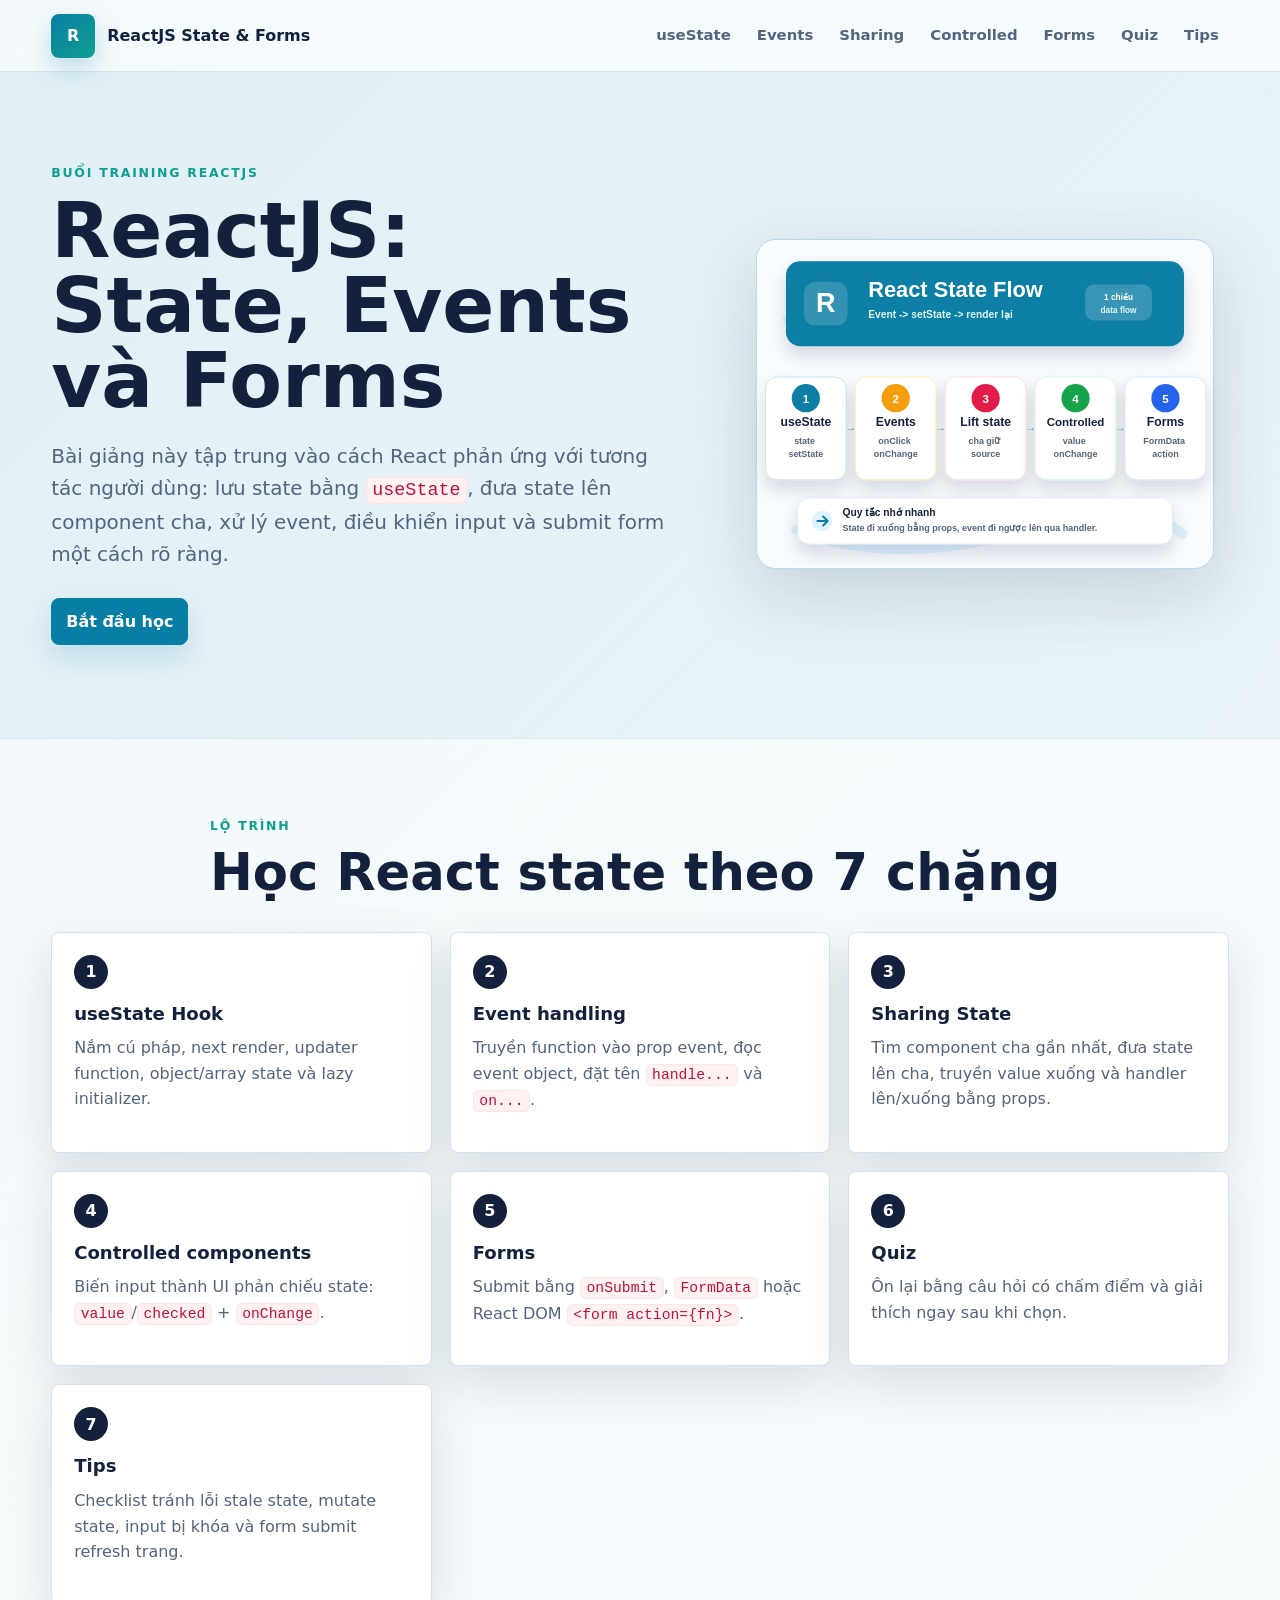
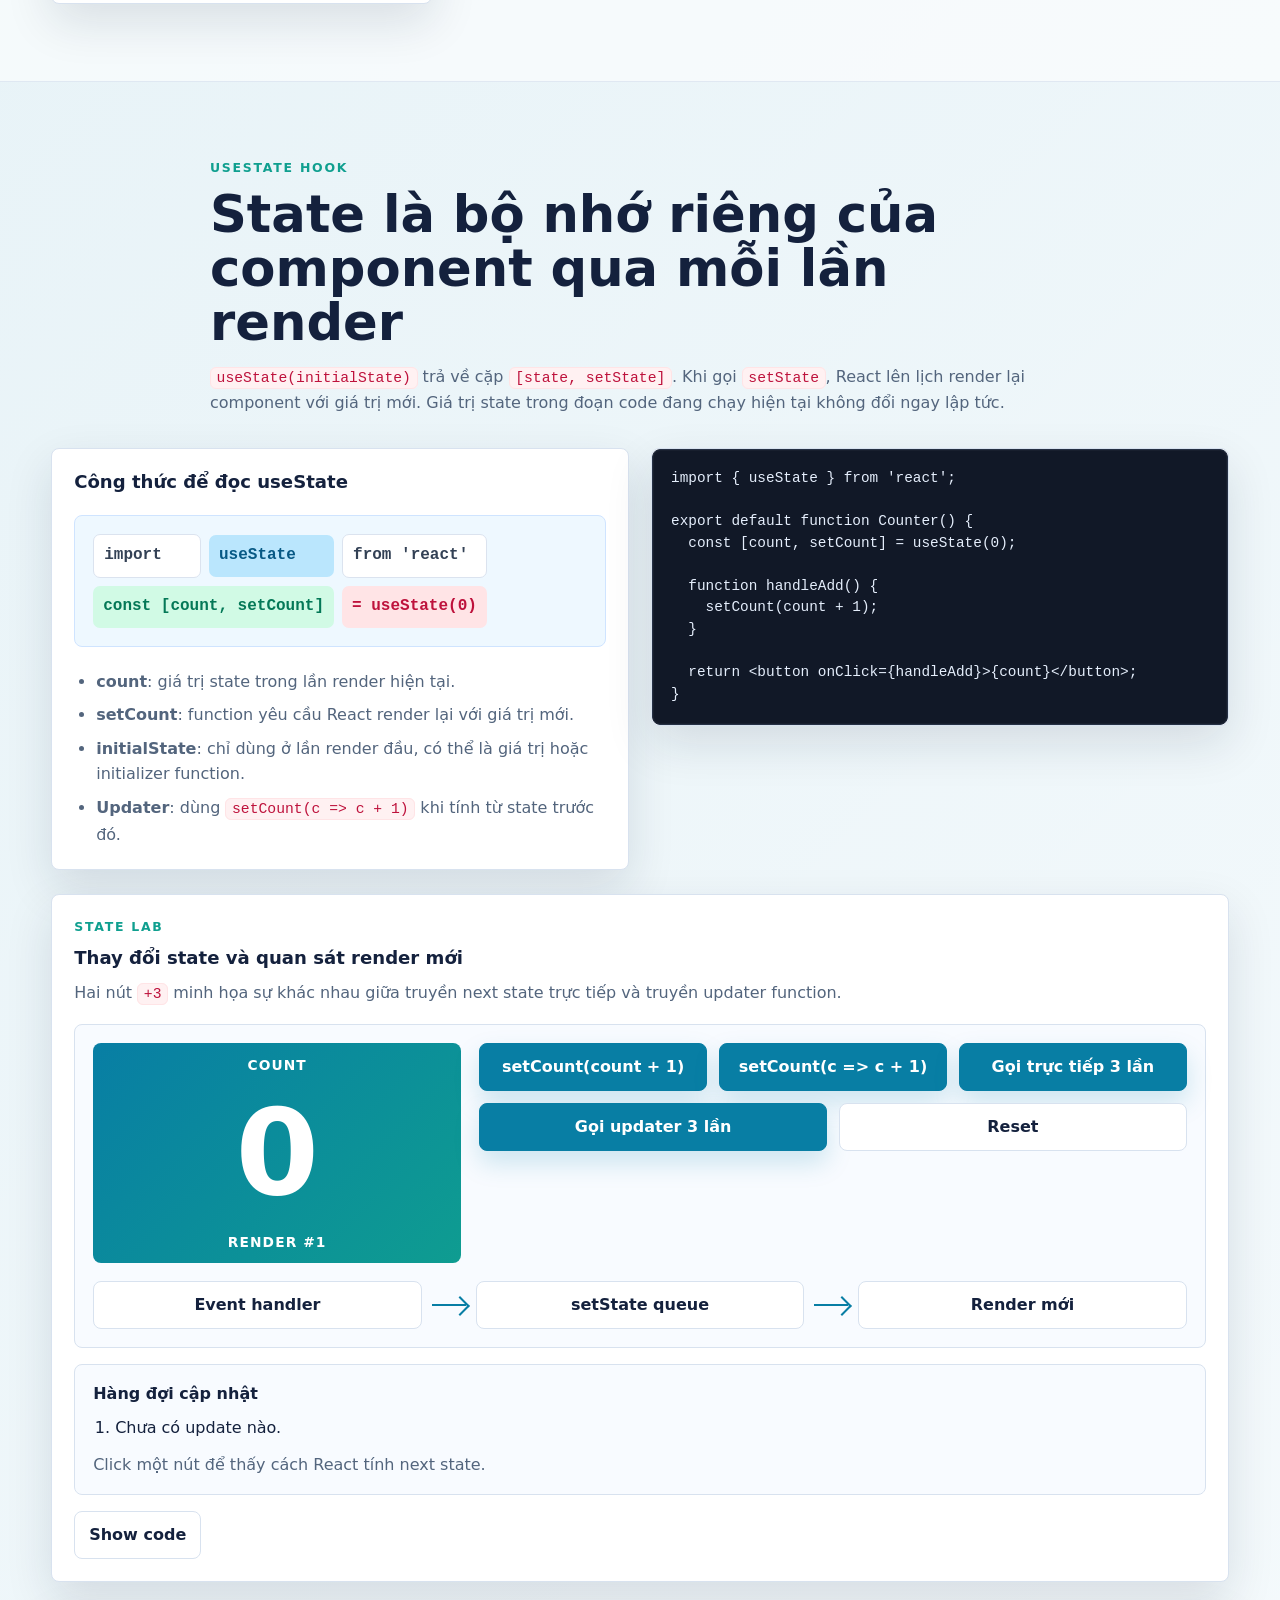
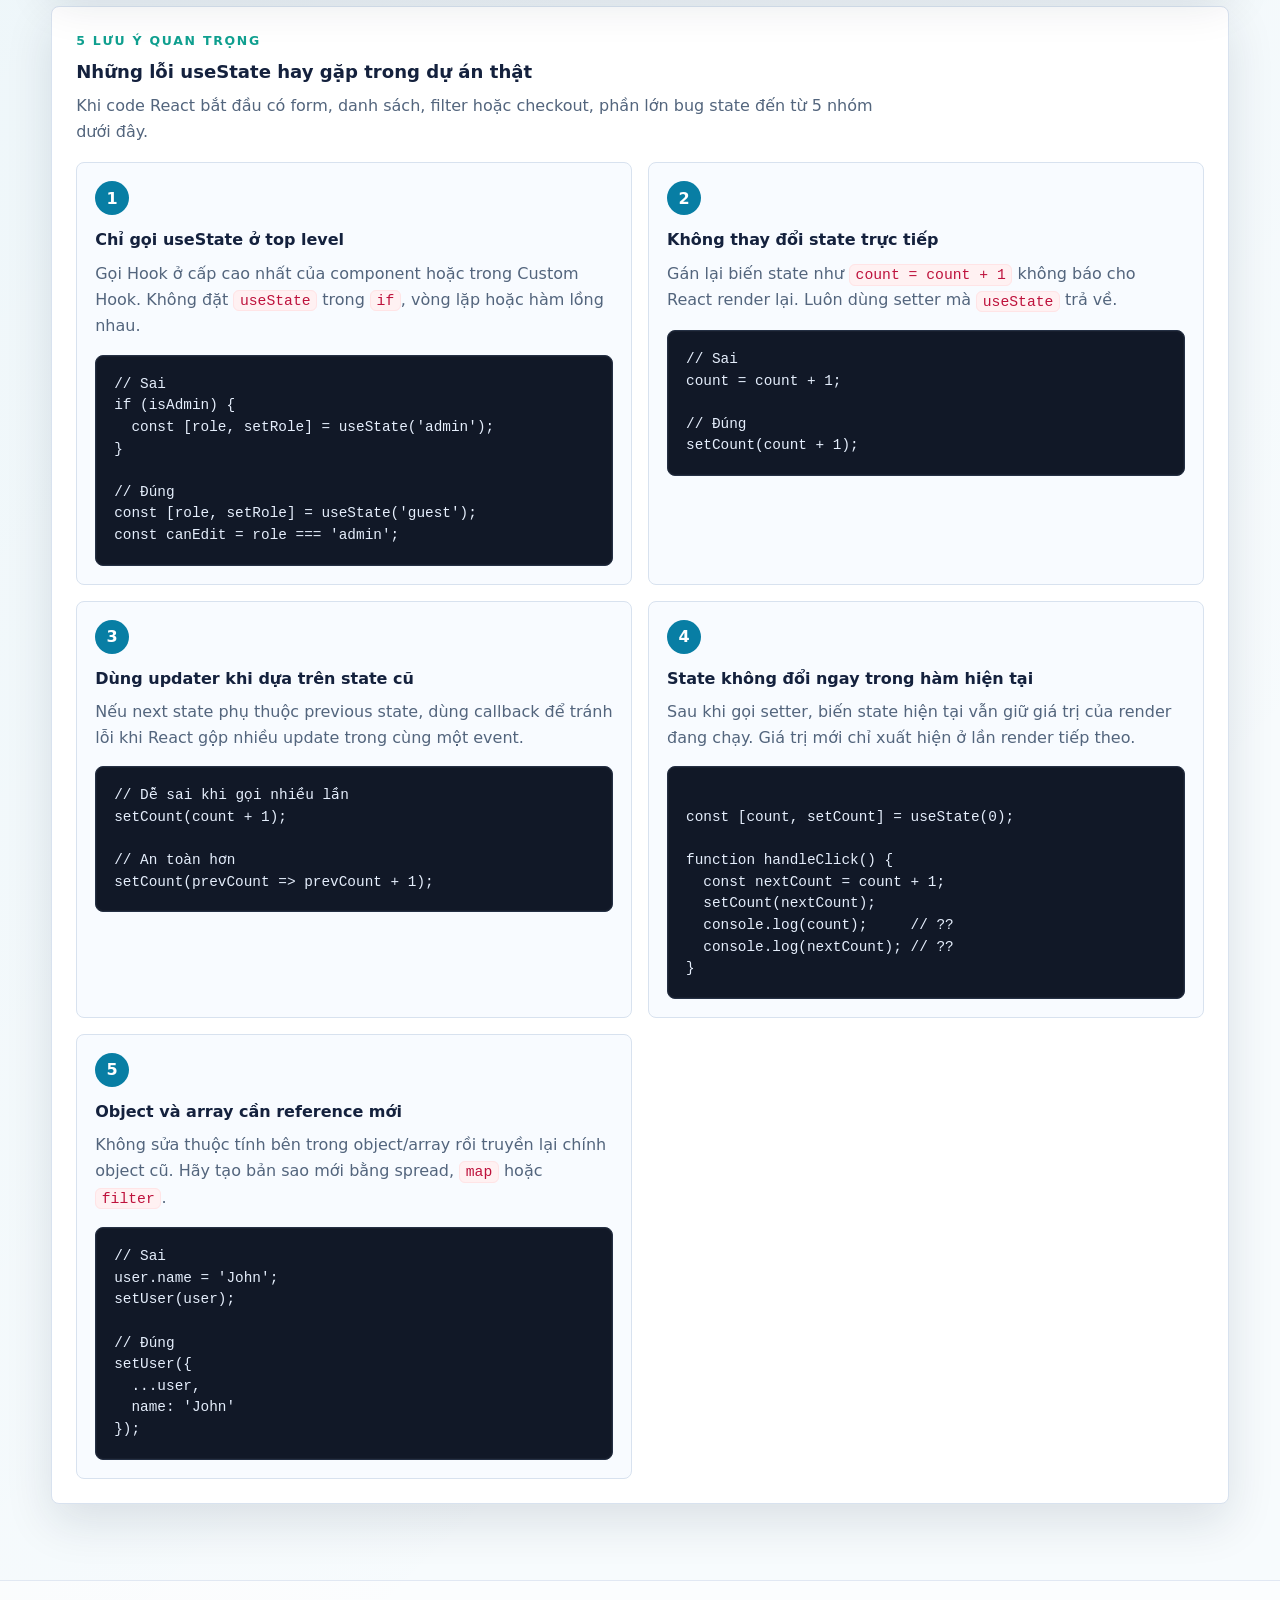
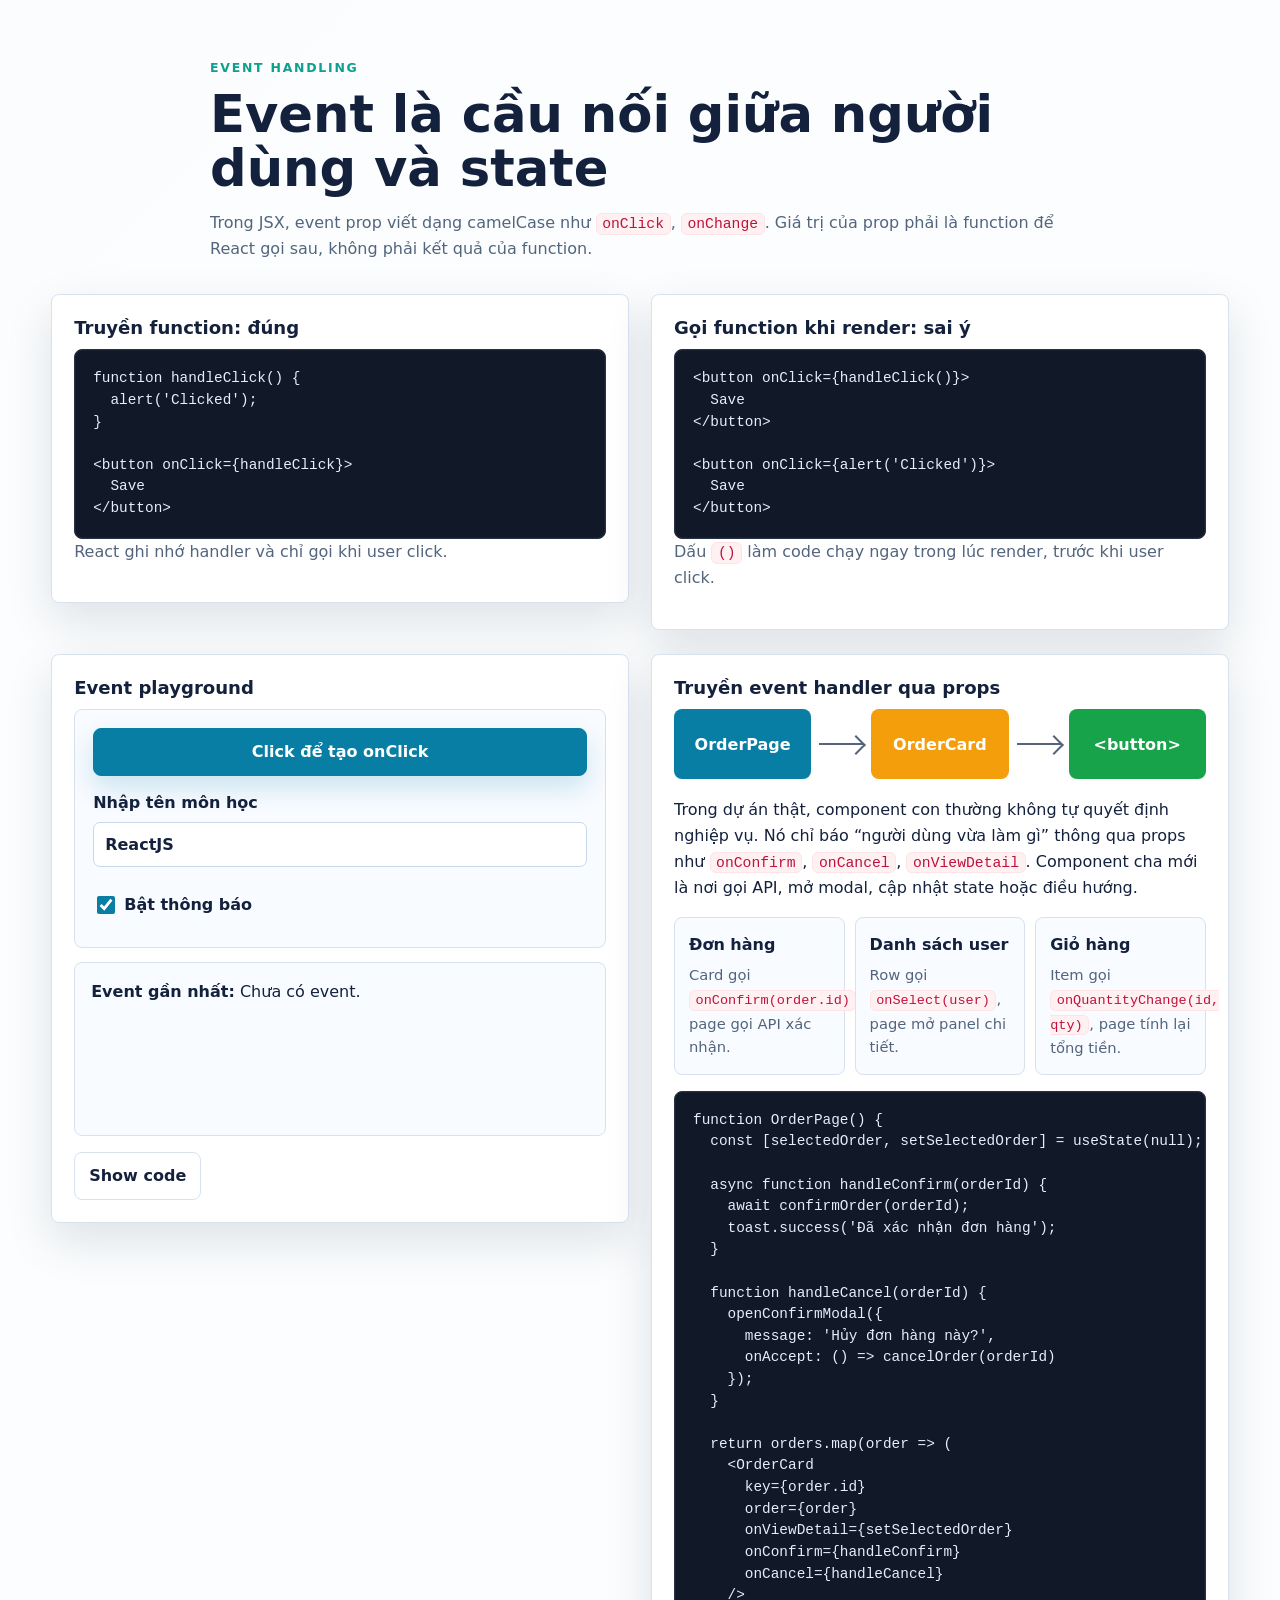
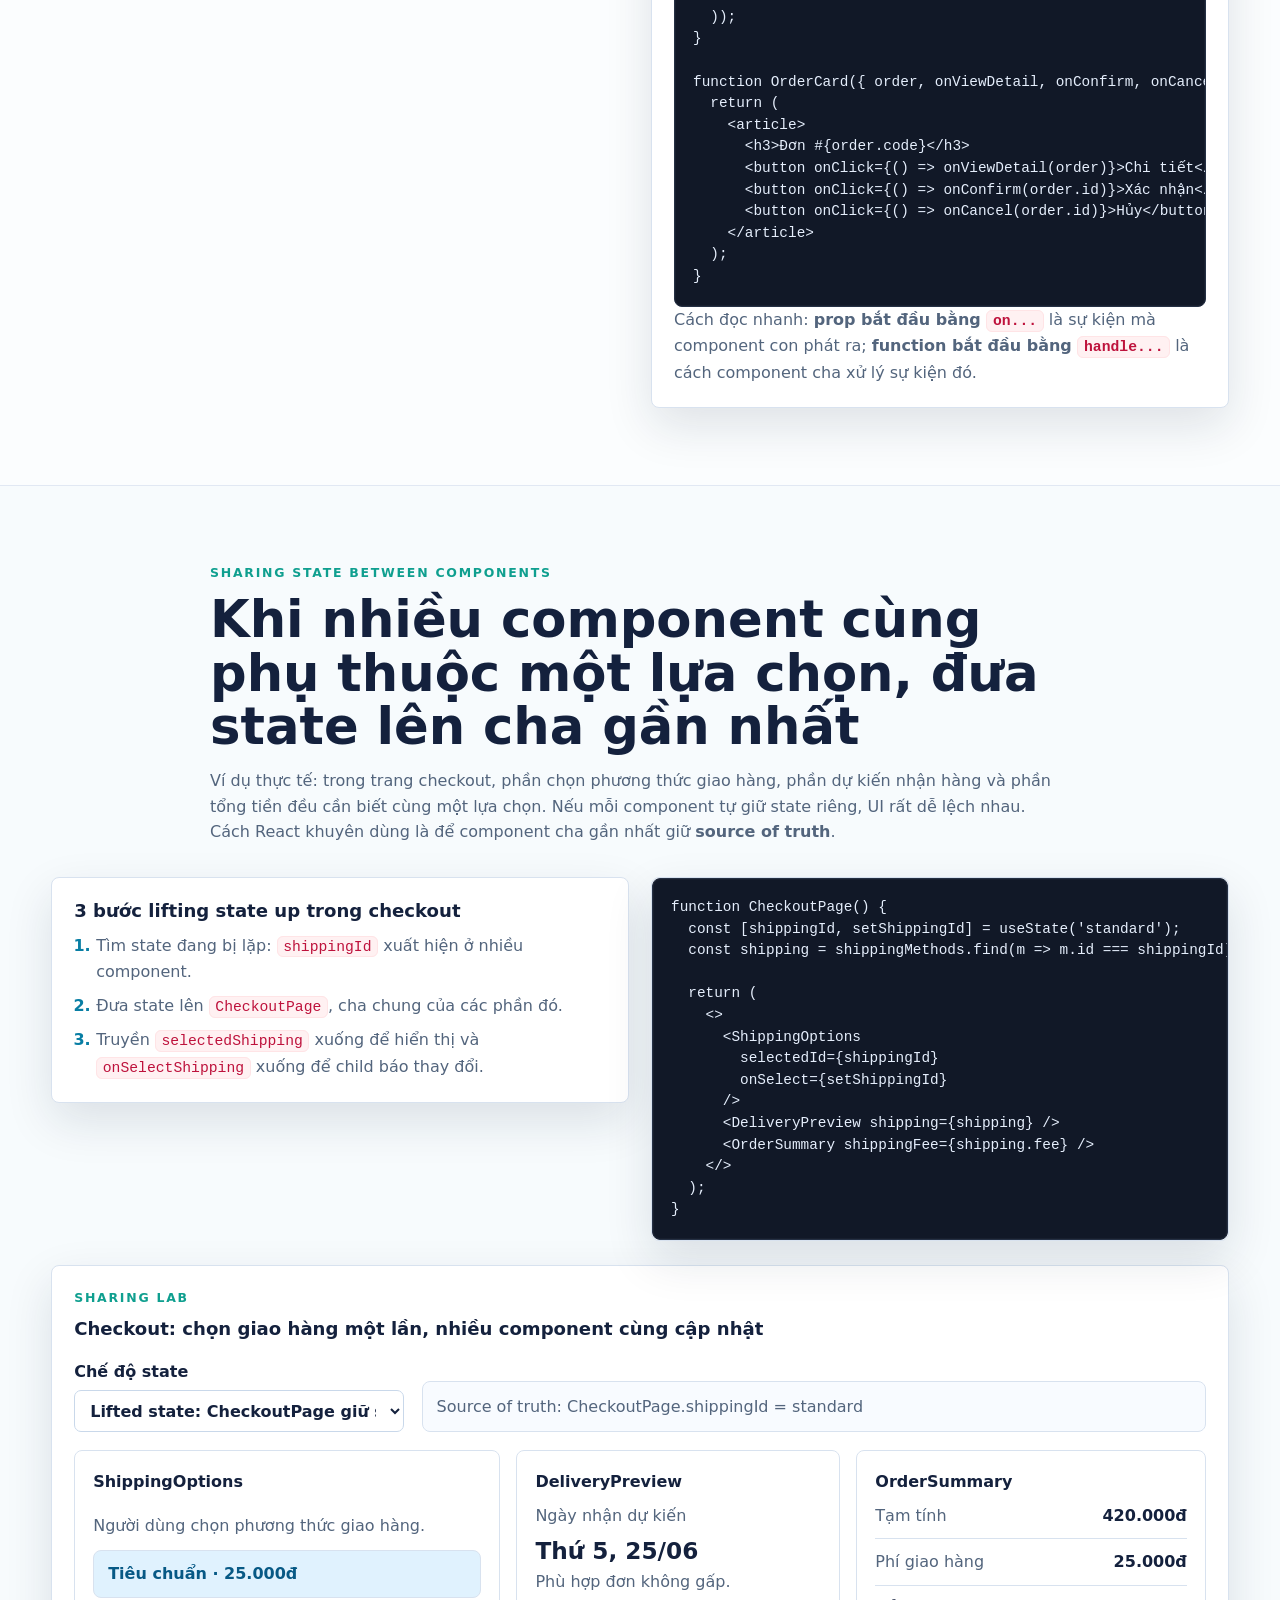
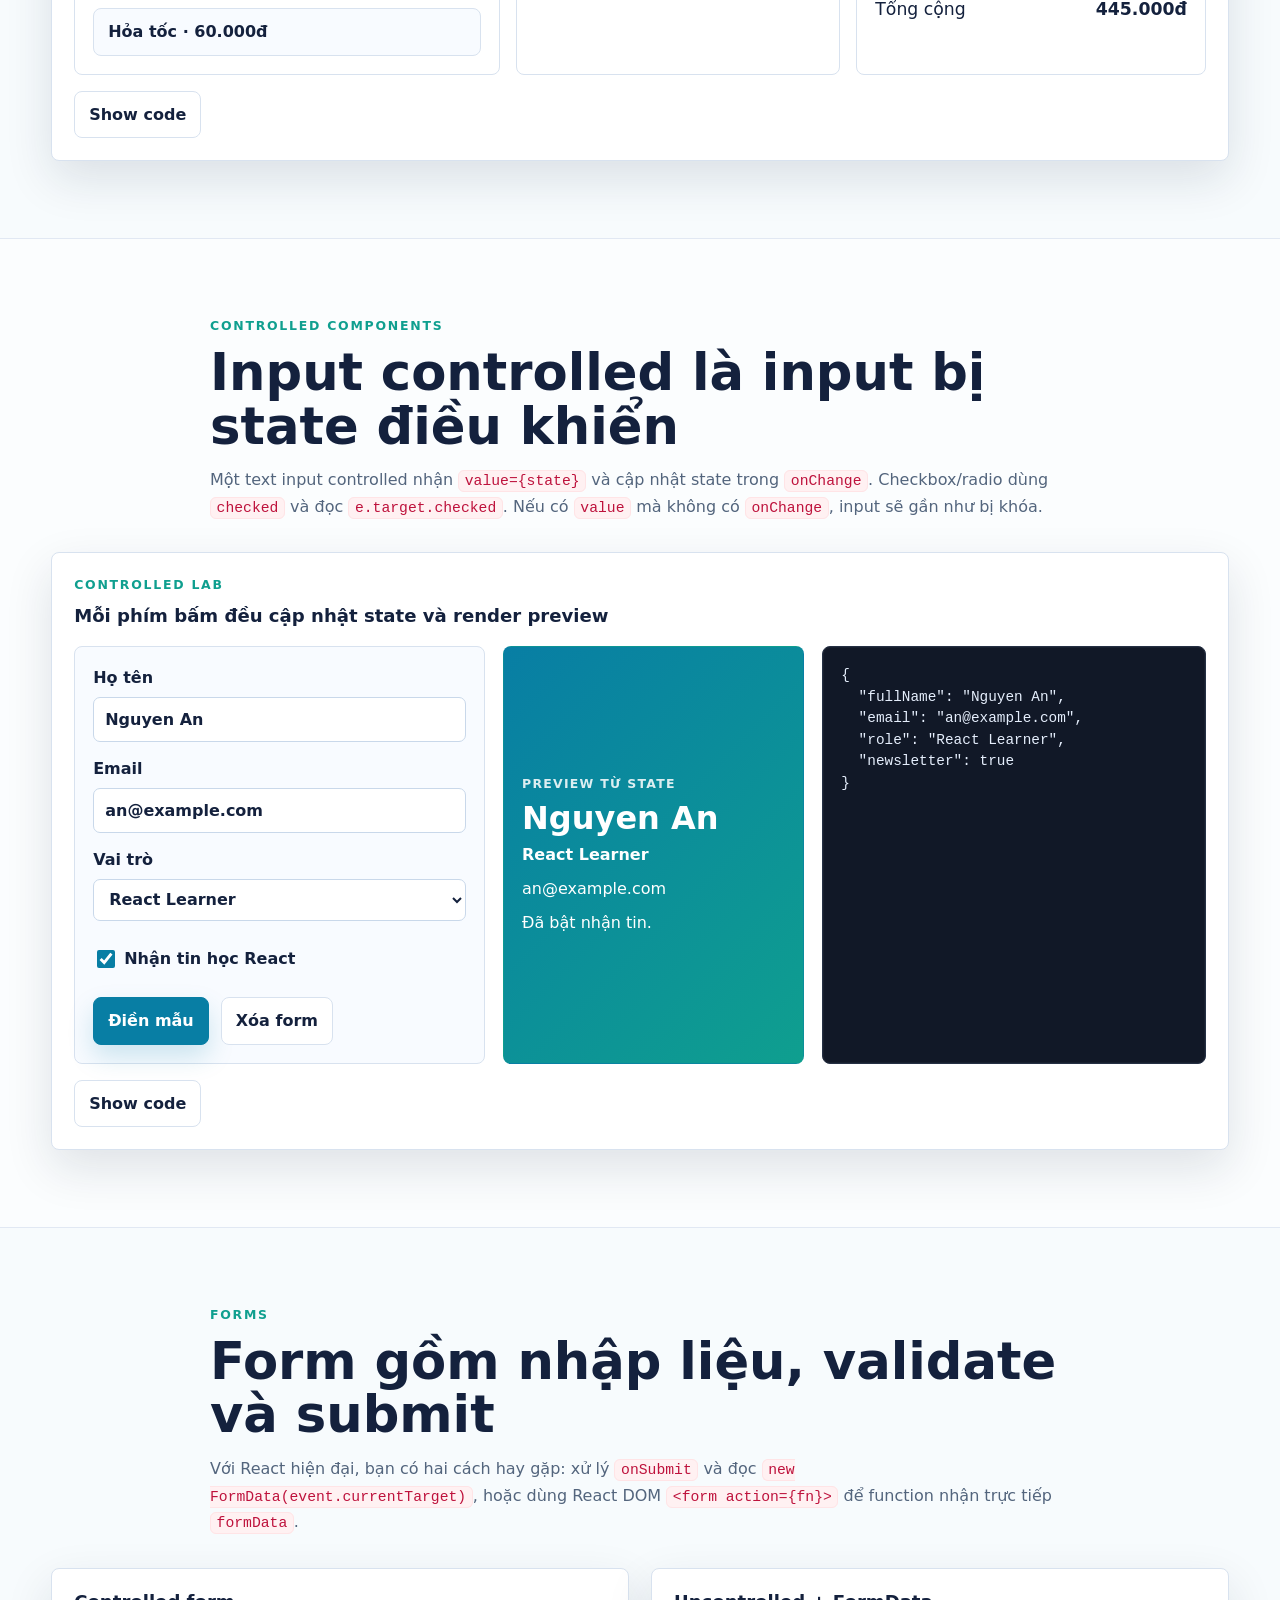
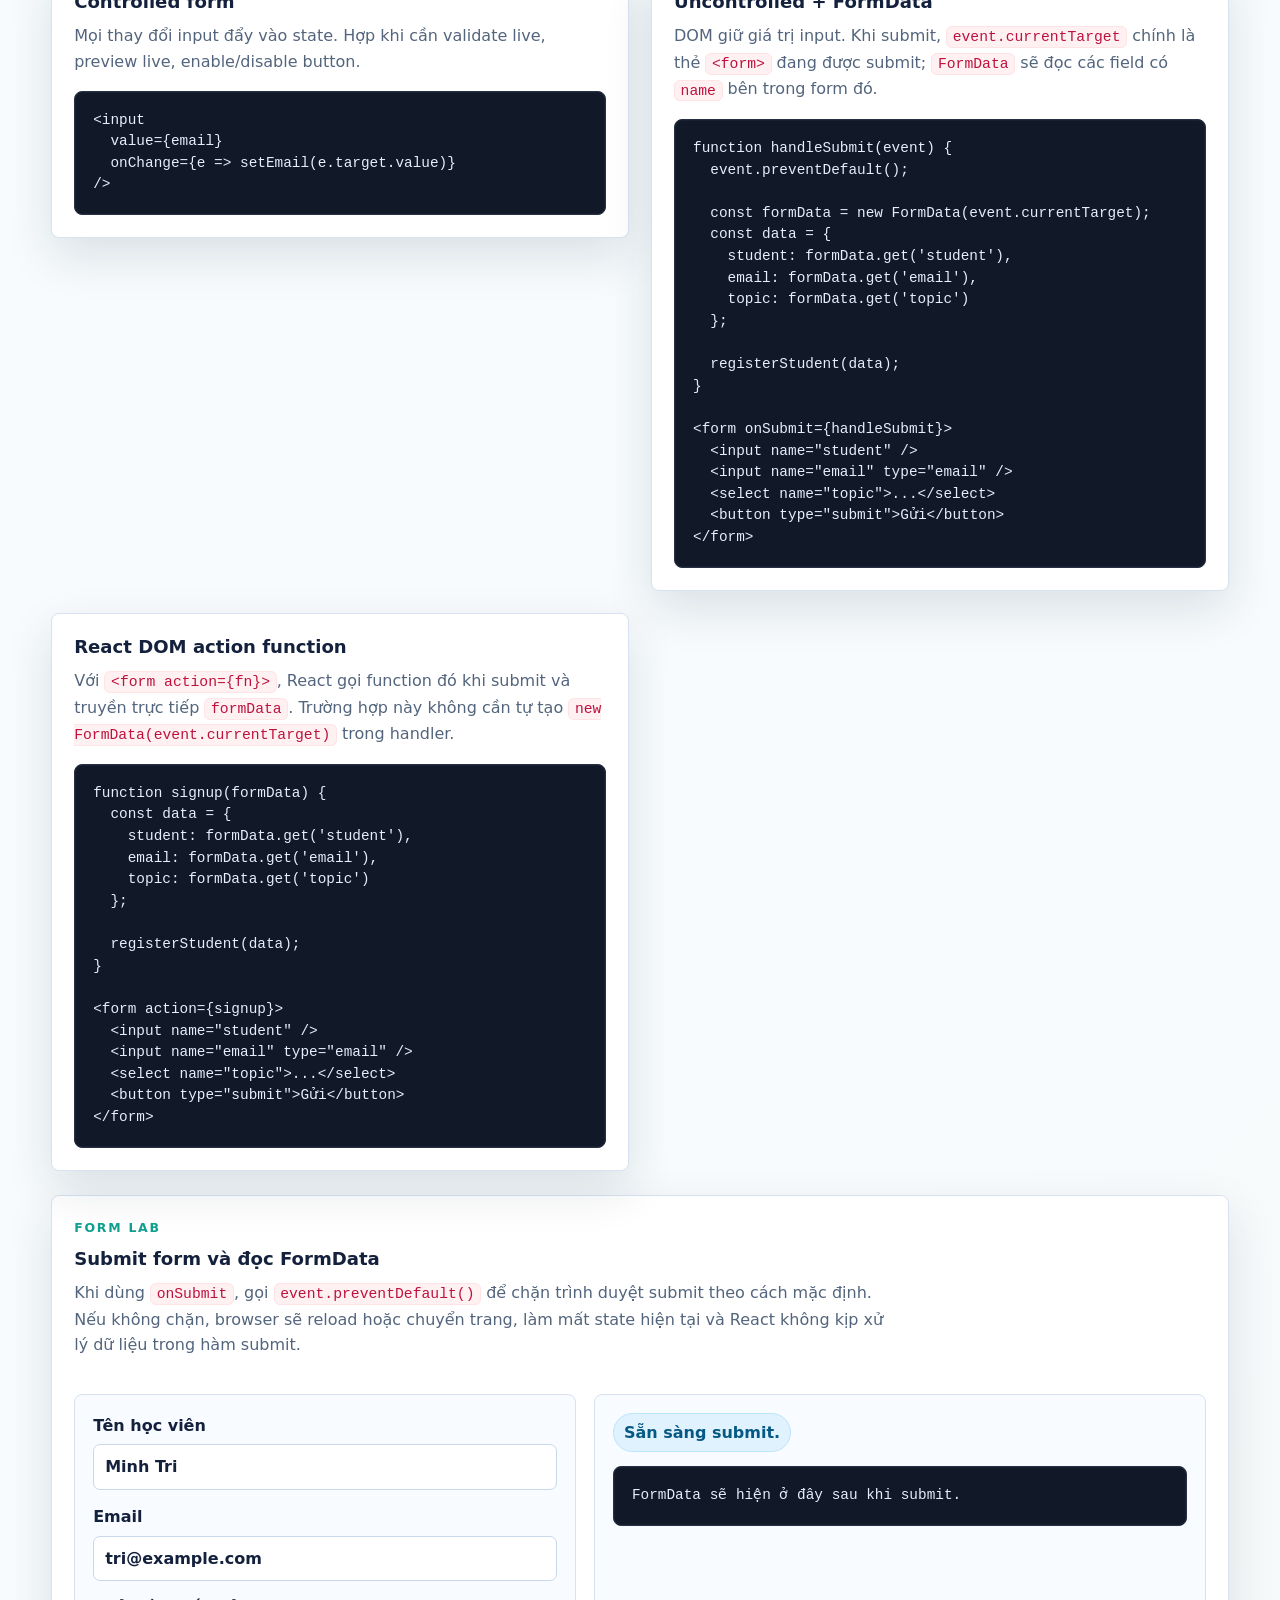
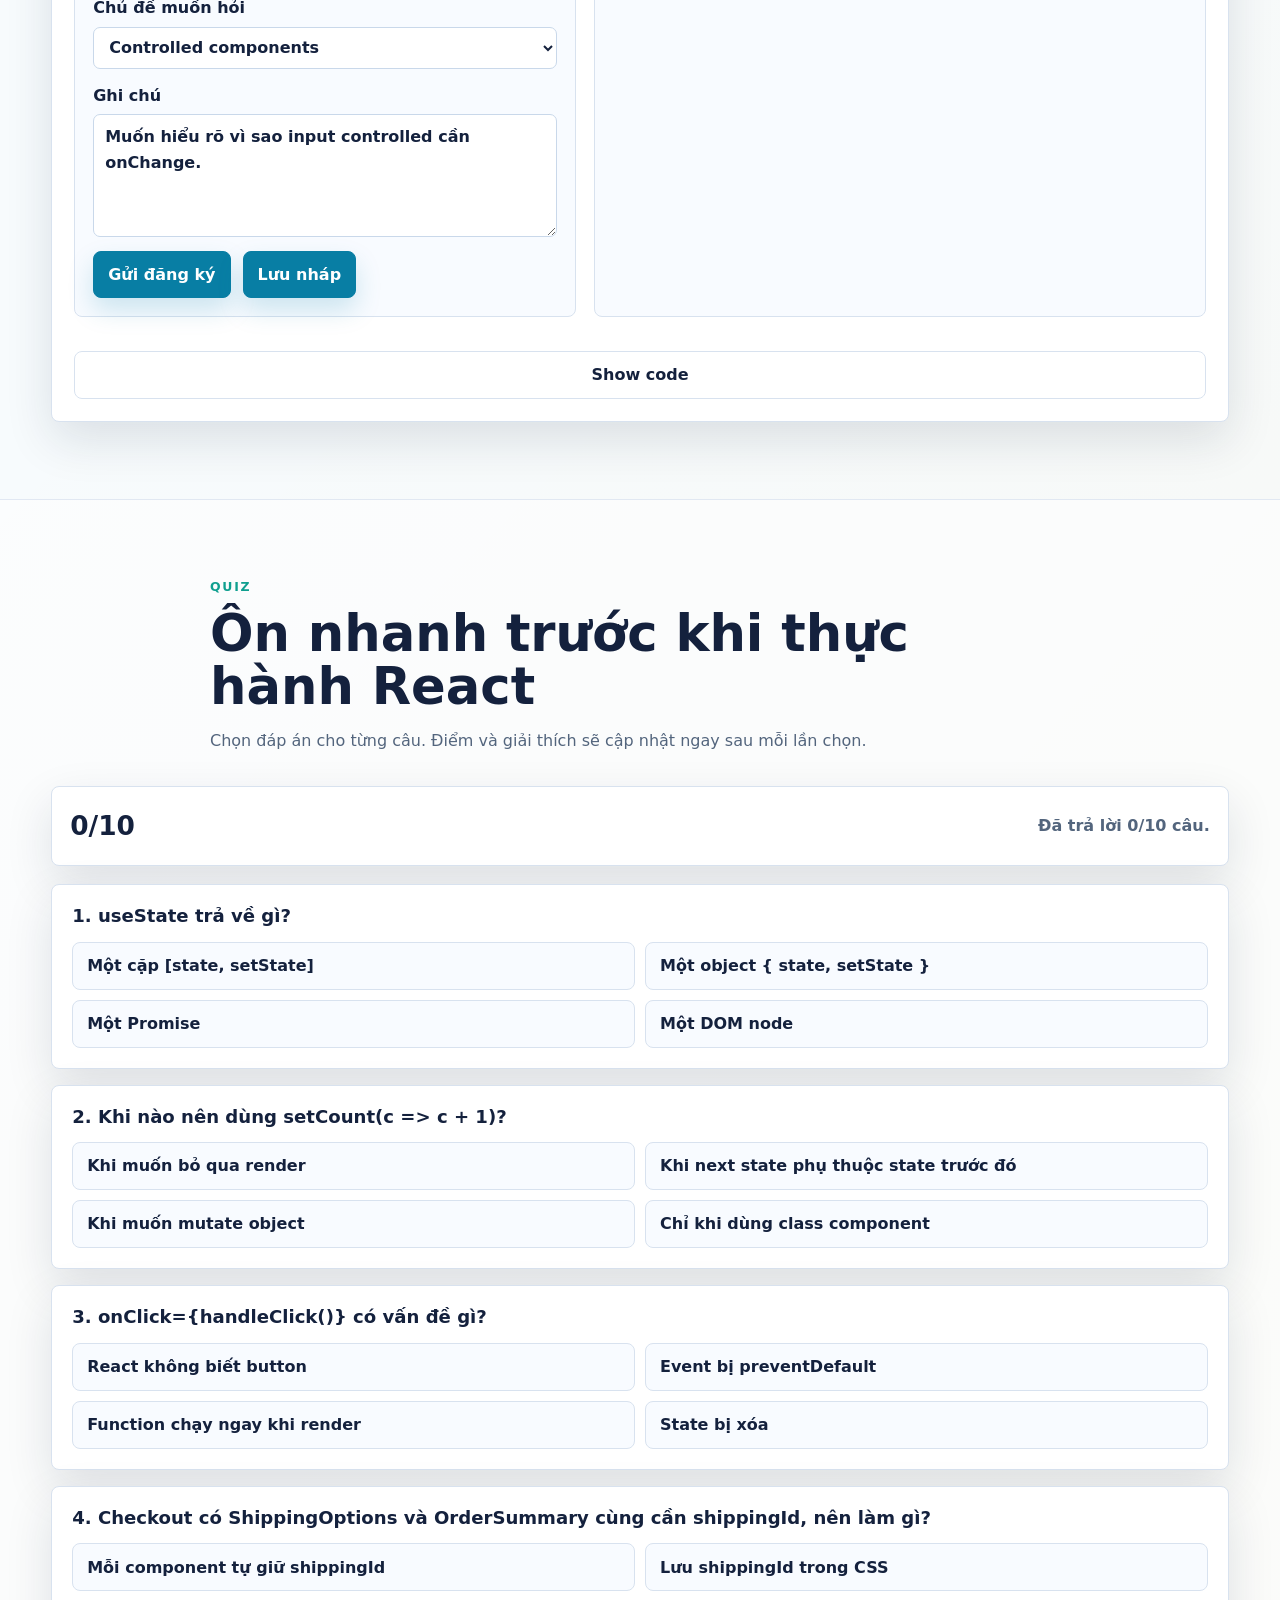
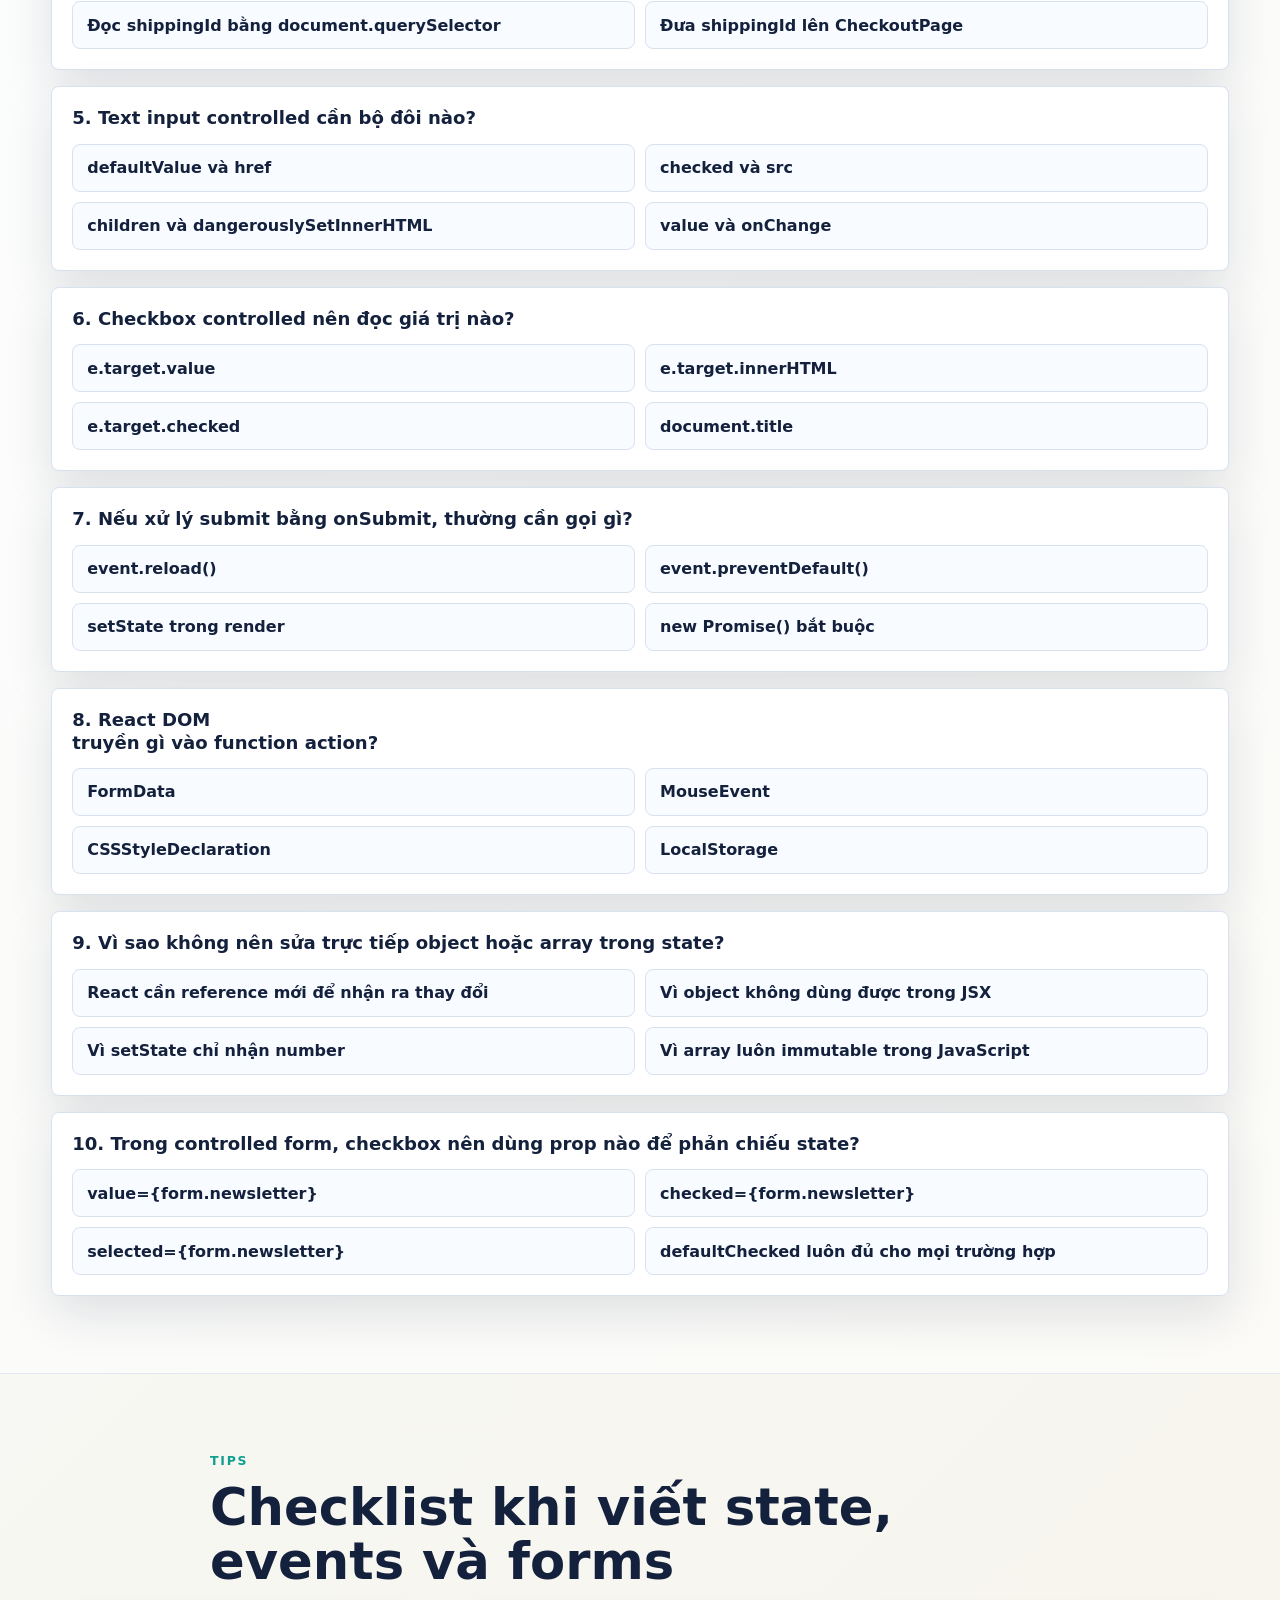
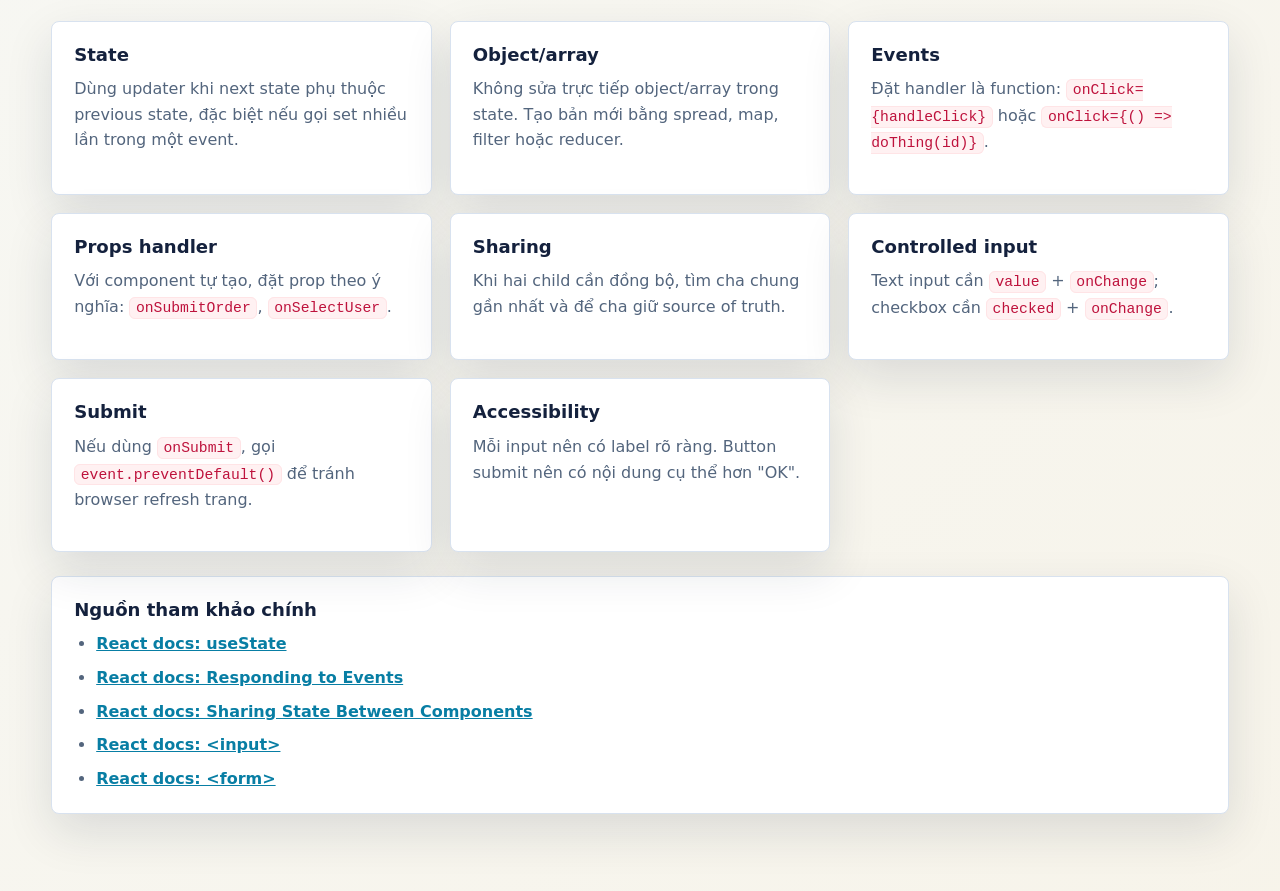
==== ReactJS/index.html @ 567d6c42 "Add ReactJS training module with state, events, and forms interactive demos" ====
<!doctype html>
<html lang="vi">

<head>
  <meta charset="utf-8">
  <meta name="viewport" content="width=device-width, initial-scale=1">
  <title>ReactJS State & Forms</title>
  <link rel="icon" href="data:,">
  <link rel="stylesheet" href="./styles.css">
  <script src="./assets/main.js" defer></script>
</head>

<body>
  <header class="topbar">
    <a class="brand" href="#intro" aria-label="Về đầu bài giảng">
      <span class="brand-mark">R</span>
      <span>ReactJS State &amp; Forms</span>
    </a>
    <nav class="topnav" aria-label="Điều hướng bài giảng">
      <a href="#state">useState</a>
      <a href="#events">Events</a>
      <a href="#sharing">Sharing</a>
      <a href="#controlled">Controlled</a>
      <a href="#forms">Forms</a>
      <a href="#quiz">Quiz</a>
      <a href="#tips">Tips</a>
    </nav>
  </header>

  <main>
    <section id="intro" class="hero section">
      <div class="hero-copy">
        <p class="eyebrow">Buổi training ReactJS</p>
        <h1>ReactJS: State, Events và Forms</h1>
        <p class="lead">
          Bài giảng này tập trung vào cách React phản ứng với tương tác người dùng:
          lưu state bằng <code>useState</code>, đưa state lên component cha, xử lý event,
          điều khiển input và submit form một cách rõ ràng.
        </p>
        <div class="hero-actions" aria-label="Lối vào nhanh">
          <a class="primary-action" href="#state">Bắt đầu học</a>
        </div>
      </div>
      <figure class="hero-visual">
        <img src="./assets/react-state-map.svg" alt="Sơ đồ React UI loop gồm useState, Events, Share state và Forms">
      </figure>
    </section>

    <section id="learning-path" class="section band">
      <div class="section-heading">
        <p class="eyebrow">Lộ trình</p>
        <h2>Học React state theo 7 chặng</h2>
      </div>
      <div class="path-grid">
        <article>
          <span>1</span>
          <h3>useState Hook</h3>
          <p>Nắm cú pháp, next render, updater function, object/array state và lazy initializer.</p>
        </article>
        <article>
          <span>2</span>
          <h3>Event handling</h3>
          <p>Truyền function vào prop event, đọc event object, đặt tên <code>handle...</code> và <code>on...</code>.</p>
        </article>
        <article>
          <span>3</span>
          <h3>Sharing State</h3>
          <p>Tìm component cha gần nhất, đưa state lên cha, truyền value xuống và handler lên/xuống bằng props.</p>
        </article>
        <article>
          <span>4</span>
          <h3>Controlled components</h3>
          <p>Biến input thành UI phản chiếu state: <code>value</code>/<code>checked</code> + <code>onChange</code>.</p>
        </article>
        <article>
          <span>5</span>
          <h3>Forms</h3>
          <p>Submit bằng <code>onSubmit</code>, <code>FormData</code> hoặc React DOM
            <code>&lt;form action={fn}&gt;</code>.</p>
        </article>
        <article>
          <span>6</span>
          <h3>Quiz</h3>
          <p>Ôn lại bằng câu hỏi có chấm điểm và giải thích ngay sau khi chọn.</p>
        </article>
        <article>
          <span>7</span>
          <h3>Tips</h3>
          <p>Checklist tránh lỗi stale state, mutate state, input bị khóa và form submit refresh trang.</p>
        </article>
      </div>
    </section>

    <section id="state" class="section">
      <div class="section-heading">
        <p class="eyebrow">useState Hook</p>
        <h2>State là bộ nhớ riêng của component qua mỗi lần render</h2>
        <p>
          <code>useState(initialState)</code> trả về cặp <code>[state, setState]</code>.
          Khi gọi <code>setState</code>, React lên lịch render lại component với giá trị mới.
          Giá trị state trong đoạn code đang chạy hiện tại không đổi ngay lập tức.
        </p>
      </div>

      <div class="two-column">
        <div class="concept-panel">
          <h3>Công thức để đọc useState</h3>
          <div class="state-syntax" aria-label="Cú pháp useState">
            <span class="token import-token">import</span>
            <span class="token hook-token">useState</span>
            <span class="token from-token">from 'react'</span>
            <span class="token state-token">const [count, setCount]</span>
            <span class="token init-token">= useState(0)</span>
          </div>
          <ul class="plain-list">
            <li><strong>count</strong>: giá trị state trong lần render hiện tại.</li>
            <li><strong>setCount</strong>: function yêu cầu React render lại với giá trị mới.</li>
            <li><strong>initialState</strong>: chỉ dùng ở lần render đầu, có thể là giá trị hoặc initializer function.
            </li>
            <li><strong>Updater</strong>: dùng <code>setCount(c =&gt; c + 1)</code> khi tính từ state trước đó.</li>
          </ul>
        </div>
        <div class="code-panel">
          <pre><code>import { useState } from 'react';

export default function Counter() {
  const [count, setCount] = useState(0);

  function handleAdd() {
    setCount(count + 1);
  }

  return &lt;button onClick={handleAdd}&gt;{count}&lt;/button&gt;;
}</code></pre>
        </div>
      </div>

      <div class="interactive-grid single-row">
        <article class="demo-panel state-lab" data-demo="stateCounter">
          <div class="lab-heading compact">
            <p class="eyebrow">State lab</p>
            <h3>Thay đổi state và quan sát render mới</h3>
            <p>
              Hai nút <code>+3</code> minh họa sự khác nhau giữa truyền next state trực tiếp
              và truyền updater function.
            </p>
          </div>
          <div class="state-stage">
            <div class="counter-display">
              <span>count</span>
              <strong data-state-count>0</strong>
              <em>render #<b data-state-render>1</b></em>
            </div>
            <div class="state-actions" aria-label="Các hành động cập nhật state">
              <button type="button" data-state-action="directOne">setCount(count + 1)</button>
              <button type="button" data-state-action="updaterOne">setCount(c =&gt; c + 1)</button>
              <button type="button" data-state-action="directThree">Gọi trực tiếp 3 lần</button>
              <button type="button" data-state-action="updaterThree">Gọi updater 3 lần</button>
              <button class="ghost-button" type="button" data-state-action="reset">Reset</button>
            </div>
            <div class="render-flow" aria-label="Vòng đời cập nhật state">
              <span>Event handler</span>
              <i></i>
              <span>setState queue</span>
              <i></i>
              <span>Render mới</span>
            </div>
          </div>
          <div class="state-result">
            <h4>Hàng đợi cập nhật</h4>
            <ol data-state-queue>
              <li>Chưa có update nào.</li>
            </ol>
            <p data-state-note>Click một nút để thấy cách React tính next state.</p>
          </div>
          <button class="code-toggle" type="button" aria-expanded="false" aria-controls="code-state"
            data-code-toggle>Show code</button>
          <pre class="demo-code" id="code-state" hidden><code data-live-code></code></pre>
        </article>
      </div>

      <div class="state-principles">
        <div class="lab-heading compact">
          <p class="eyebrow">5 lưu ý quan trọng</p>
          <h3>Những lỗi useState hay gặp trong dự án thật</h3>
          <p>
            Khi code React bắt đầu có form, danh sách, filter hoặc checkout, phần lớn bug state
            đến từ 5 nhóm dưới đây.
          </p>
        </div>

        <div class="principle-grid">
          <article>
            <span class="principle-number">1</span>
            <h4>Chỉ gọi useState ở top level</h4>
            <p>
              Gọi Hook ở cấp cao nhất của component hoặc trong Custom Hook. Không đặt
              <code>useState</code> trong <code>if</code>, vòng lặp hoặc hàm lồng nhau.
            </p>
            <pre><code>// Sai
if (isAdmin) {
  const [role, setRole] = useState('admin');
}

// Đúng
const [role, setRole] = useState('guest');
const canEdit = role === 'admin';</code></pre>
          </article>

          <article>
            <span class="principle-number">2</span>
            <h4>Không thay đổi state trực tiếp</h4>
            <p>
              Gán lại biến state như <code>count = count + 1</code> không báo cho React render lại.
              Luôn dùng setter mà <code>useState</code> trả về.
            </p>
            <pre><code>// Sai
count = count + 1;

// Đúng
setCount(count + 1);</code></pre>
          </article>

          <article>
            <span class="principle-number">3</span>
            <h4>Dùng updater khi dựa trên state cũ</h4>
            <p>
              Nếu next state phụ thuộc previous state, dùng callback để tránh lỗi khi React
              gộp nhiều update trong cùng một event.
            </p>
            <pre><code>// Dễ sai khi gọi nhiều lần
setCount(count + 1);

// An toàn hơn
setCount(prevCount =&gt; prevCount + 1);</code></pre>
          </article>

          <article>
            <span class="principle-number">4</span>
            <h4>State không đổi ngay trong hàm hiện tại</h4>
            <p>
              Sau khi gọi setter, biến state hiện tại vẫn giữ giá trị của render đang chạy.
              Giá trị mới chỉ xuất hiện ở lần render tiếp theo.
            </p>
            <pre><code>
const [count, setCount] = useState(0);

function handleClick() {
  const nextCount = count + 1;
  setCount(nextCount);
  console.log(count);     // ??
  console.log(nextCount); // ??
}</code></pre>
          </article>

          <article>
            <span class="principle-number">5</span>
            <h4>Object và array cần reference mới</h4>
            <p>
              Không sửa thuộc tính bên trong object/array rồi truyền lại chính object cũ.
              Hãy tạo bản sao mới bằng spread, <code>map</code> hoặc <code>filter</code>.
            </p>
            <pre><code>// Sai
user.name = 'John';
setUser(user);

// Đúng
setUser({
  ...user,
  name: 'John'
});</code></pre>
          </article>
        </div>
      </div>

    </section>

    <section id="events" class="section band">
      <div class="section-heading">
        <p class="eyebrow">Event handling</p>
        <h2>Event là cầu nối giữa người dùng và state</h2>
        <p>
          Trong JSX, event prop viết dạng camelCase như <code>onClick</code>, <code>onChange</code>.
          Giá trị của prop phải là function để React gọi sau, không phải kết quả của function.
        </p>
      </div>

      <div class="comparison">
        <article>
          <h3>Truyền function: đúng</h3>
          <pre><code>function handleClick() {
  alert('Clicked');
}

&lt;button onClick={handleClick}&gt;
  Save
&lt;/button&gt;</code></pre>
          <p>React ghi nhớ handler và chỉ gọi khi user click.</p>
        </article>
        <article>
          <h3>Gọi function khi render: sai ý</h3>
          <pre><code>&lt;button onClick={handleClick()}&gt;
  Save
&lt;/button&gt;

&lt;button onClick={alert('Clicked')}&gt;
  Save
&lt;/button&gt;</code></pre>
          <p>Dấu <code>()</code> làm code chạy ngay trong lúc render, trước khi user click.</p>
        </article>
      </div>

      <div class="interactive-grid">
        <article class="demo-panel event-lab" data-demo="eventLab">
          <h3>Event playground</h3>
          <div class="event-stage">
            <button type="button" data-event-source="button">Click để tạo onClick</button>
            <label>Nhập tên môn học
              <input type="text" value="ReactJS" data-event-source="input">
            </label>
            <label class="check-control"><input type="checkbox" checked data-event-source="checkbox"> Bật thông
              báo</label>
          </div>
          <div class="event-readout">
            <p><strong>Event gần nhất:</strong> <span data-event-current>Chưa có event.</span></p>
            <ol data-event-log></ol>
          </div>
          <button class="code-toggle" type="button" aria-expanded="false" aria-controls="code-event"
            data-code-toggle>Show code</button>
          <pre class="demo-code" id="code-event" hidden><code data-live-code></code></pre>
        </article>

        <article class="demo-panel event-props-lab">
          <h3>Truyền event handler qua props</h3>
          <div class="prop-flow">
            <div class="node parent">OrderPage</div>
            <div class="edge"></div>
            <div class="node child">OrderCard</div>
            <div class="edge"></div>
            <div class="node dom">&lt;button&gt;</div>
          </div>
          <p>
            Trong dự án thật, component con thường không tự quyết định nghiệp vụ.
            Nó chỉ báo “người dùng vừa làm gì” thông qua props như
            <code>onConfirm</code>, <code>onCancel</code>, <code>onViewDetail</code>.
            Component cha mới là nơi gọi API, mở modal, cập nhật state hoặc điều hướng.
          </p>
          <div class="scenario-grid" aria-label="Các tình huống thực tế khi truyền handler qua props">
            <article>
              <strong>Đơn hàng</strong>
              <span>Card gọi <code>onConfirm(order.id)</code>, page gọi API xác nhận.</span>
            </article>
            <article>
              <strong>Danh sách user</strong>
              <span>Row gọi <code>onSelect(user)</code>, page mở panel chi tiết.</span>
            </article>
            <article>
              <strong>Giỏ hàng</strong>
              <span>Item gọi <code>onQuantityChange(id, qty)</code>, page tính lại tổng tiền.</span>
            </article>
          </div>
          <pre><code>function OrderPage() {
  const [selectedOrder, setSelectedOrder] = useState(null);

  async function handleConfirm(orderId) {
    await confirmOrder(orderId);
    toast.success('Đã xác nhận đơn hàng');
  }

  function handleCancel(orderId) {
    openConfirmModal({
      message: 'Hủy đơn hàng này?',
      onAccept: () =&gt; cancelOrder(orderId)
    });
  }

  return orders.map(order =&gt; (
    &lt;OrderCard
      key={order.id}
      order={order}
      onViewDetail={setSelectedOrder}
      onConfirm={handleConfirm}
      onCancel={handleCancel}
    /&gt;
  ));
}

function OrderCard({ order, onViewDetail, onConfirm, onCancel }) {
  return (
    &lt;article&gt;
      &lt;h3&gt;Đơn #{order.code}&lt;/h3&gt;
      &lt;button onClick={() =&gt; onViewDetail(order)}&gt;Chi tiết&lt;/button&gt;
      &lt;button onClick={() =&gt; onConfirm(order.id)}&gt;Xác nhận&lt;/button&gt;
      &lt;button onClick={() =&gt; onCancel(order.id)}&gt;Hủy&lt;/button&gt;
    &lt;/article&gt;
  );
}</code></pre>
          <p>
            Cách đọc nhanh: <strong>prop bắt đầu bằng <code>on...</code></strong> là sự kiện mà component con phát ra;
            <strong>function bắt đầu bằng <code>handle...</code></strong> là cách component cha xử lý sự kiện đó.
          </p>
        </article>
      </div>
    </section>

    <section id="sharing" class="section">
      <div class="section-heading">
        <p class="eyebrow">Sharing State Between Components</p>
        <h2>Khi nhiều component cùng phụ thuộc một lựa chọn, đưa state lên cha gần nhất</h2>
        <p>
          Ví dụ thực tế: trong trang checkout, phần chọn phương thức giao hàng,
          phần dự kiến nhận hàng và phần tổng tiền đều cần biết cùng một lựa chọn.
          Nếu mỗi component tự giữ state riêng, UI rất dễ lệch nhau. Cách React khuyên dùng
          là để component cha gần nhất giữ <strong>source of truth</strong>.
        </p>
      </div>

      <div class="two-column">
        <div class="concept-panel">
          <h3>3 bước lifting state up trong checkout</h3>
          <ol class="steps-list">
            <li>Tìm state đang bị lặp: <code>shippingId</code> xuất hiện ở nhiều component.</li>
            <li>Đưa state lên <code>CheckoutPage</code>, cha chung của các phần đó.</li>
            <li>Truyền <code>selectedShipping</code> xuống để hiển thị và <code>onSelectShipping</code> xuống để child
              báo thay đổi.</li>
          </ol>
        </div>
        <div class="code-panel">
          <pre><code>function CheckoutPage() {
  const [shippingId, setShippingId] = useState('standard');
  const shipping = shippingMethods.find(m =&gt; m.id === shippingId);

  return (
    &lt;&gt;
      &lt;ShippingOptions
        selectedId={shippingId}
        onSelect={setShippingId}
      /&gt;
      &lt;DeliveryPreview shipping={shipping} /&gt;
      &lt;OrderSummary shippingFee={shipping.fee} /&gt;
    &lt;/&gt;
  );
}</code></pre>
        </div>
      </div>

      <article class="demo-panel sharing-lab" data-demo="sharingLab">
        <div class="lab-heading compact">
          <p class="eyebrow">Sharing lab</p>
          <h3>Checkout: chọn giao hàng một lần, nhiều component cùng cập nhật</h3>
        </div>
        <div class="sharing-controls">
          <label class="field-control">Chế độ state
            <select data-sharing-mode>
              <option value="shared" selected>Lifted state: CheckoutPage giữ shippingId</option>
              <option value="local">Local state: mỗi phần tự giữ lựa chọn</option>
            </select>
          </label>
          <p data-sharing-source>Source of truth: <strong>CheckoutPage.shippingId = standard</strong></p>
        </div>
        <div class="checkout-sim" data-checkout-sim>
          <section class="shipping-options-sim">
            <h4>ShippingOptions</h4>
            <p>Người dùng chọn phương thức giao hàng.</p>
            <button class="is-selected" type="button" data-shipping-id="standard">Tiêu chuẩn · 25.000đ</button>
            <button type="button" data-shipping-id="express">Hỏa tốc · 60.000đ</button>
          </section>
          <section class="delivery-preview-sim">
            <h4>DeliveryPreview</h4>
            <p>Ngày nhận dự kiến</p>
            <strong data-delivery-date>Thứ 5, 25/06</strong>
            <span data-delivery-note>Phù hợp đơn không gấp.</span>
          </section>
          <section class="order-summary-sim">
            <h4>OrderSummary</h4>
            <dl>
              <div>
                <dt>Tạm tính</dt>
                <dd>420.000đ</dd>
              </div>
              <div>
                <dt>Phí giao hàng</dt>
                <dd data-shipping-fee>25.000đ</dd>
              </div>
              <div class="summary-total">
                <dt>Tổng cộng</dt>
                <dd data-order-total>445.000đ</dd>
              </div>
            </dl>
          </section>
        </div>
        <button class="code-toggle" type="button" aria-expanded="false" aria-controls="code-sharing"
          data-code-toggle>Show code</button>
        <pre class="demo-code" id="code-sharing" hidden><code data-live-code></code></pre>
      </article>
    </section>

    <section id="controlled" class="section band">
      <div class="section-heading">
        <p class="eyebrow">Controlled components</p>
        <h2>Input controlled là input bị state điều khiển</h2>
        <p>
          Một text input controlled nhận <code>value={state}</code> và cập nhật state trong
          <code>onChange</code>. Checkbox/radio dùng <code>checked</code> và đọc
          <code>e.target.checked</code>. Nếu có <code>value</code> mà không có
          <code>onChange</code>, input sẽ gần như bị khóa.
        </p>
      </div>

      <div class="interactive-grid single-row">
        <article class="demo-panel controlled-lab" data-demo="controlledLab">
          <div class="lab-heading compact">
            <p class="eyebrow">Controlled lab</p>
            <h3>Mỗi phím bấm đều cập nhật state và render preview</h3>
          </div>
          <div class="controlled-grid">
            <form class="controlled-form" aria-label="Demo controlled form">
              <label>Họ tên
                <input type="text" data-control="fullName" value="Nguyen An">
              </label>
              <label>Email
                <input type="email" data-control="email" value="an@example.com">
              </label>
              <label>Vai trò
                <select data-control="role">
                  <option>Frontend Developer</option>
                  <option selected>React Learner</option>
                  <option>Team Lead</option>
                </select>
              </label>
              <label class="check-control"><input type="checkbox" data-control="newsletter" checked> Nhận tin học
                React</label>
              <div class="button-row">
                <button type="button" data-controlled-action="sample">Điền mẫu</button>
                <button class="ghost-button" type="button" data-controlled-action="reset">Xóa form</button>
              </div>
            </form>
            <div class="profile-preview">
              <span>Preview từ state</span>
              <strong data-preview-name>Nguyen An</strong>
              <em data-preview-role>React Learner</em>
              <p data-preview-email>an@example.com</p>
              <p data-preview-newsletter>Đã bật nhận tin.</p>
            </div>
            <pre class="json-preview"><code data-controlled-json>{}</code></pre>
          </div>
          <button class="code-toggle" type="button" aria-expanded="false" aria-controls="code-controlled"
            data-code-toggle>Show code</button>
          <pre class="demo-code" id="code-controlled" hidden><code data-live-code></code></pre>
        </article>
      </div>
    </section>

    <section id="forms" class="section">
      <div class="section-heading">
        <p class="eyebrow">Forms</p>
        <h2>Form gồm nhập liệu, validate và submit</h2>
        <p>
          Với React hiện đại, bạn có hai cách hay gặp: xử lý <code>onSubmit</code>
          và đọc <code>new FormData(event.currentTarget)</code>, hoặc dùng React DOM
          <code>&lt;form action={fn}&gt;</code> để function nhận trực tiếp <code>formData</code>.
        </p>
      </div>

      <div class="comparison">
        <article>
          <h3>Controlled form</h3>
          <p>Mọi thay đổi input đẩy vào state. Hợp khi cần validate live, preview live, enable/disable button.</p>
          <pre><code>&lt;input
  value={email}
  onChange={e =&gt; setEmail(e.target.value)}
/&gt;</code></pre>
        </article>
        <article>
          <h3>Uncontrolled + FormData</h3>
          <p>
            DOM giữ giá trị input. Khi submit, <code>event.currentTarget</code>
            chính là thẻ <code>&lt;form&gt;</code> đang được submit; <code>FormData</code>
            sẽ đọc các field có <code>name</code> bên trong form đó.
          </p>
          <pre><code>function handleSubmit(event) {
  event.preventDefault();

  const formData = new FormData(event.currentTarget);
  const data = {
    student: formData.get('student'),
    email: formData.get('email'),
    topic: formData.get('topic')
  };

  registerStudent(data);
}

&lt;form onSubmit={handleSubmit}&gt;
  &lt;input name="student" /&gt;
  &lt;input name="email" type="email" /&gt;
  &lt;select name="topic"&gt;...&lt;/select&gt;
  &lt;button type="submit"&gt;Gửi&lt;/button&gt;
&lt;/form&gt;</code></pre>
        </article>
        <article>
          <h3>React DOM action function</h3>
          <p>
            Với <code>&lt;form action={fn}&gt;</code>, React gọi function đó khi submit
            và truyền trực tiếp <code>formData</code>. Trường hợp này không cần tự tạo
            <code>new FormData(event.currentTarget)</code> trong handler.
          </p>
          <pre><code>function signup(formData) {
  const data = {
    student: formData.get('student'),
    email: formData.get('email'),
    topic: formData.get('topic')
  };

  registerStudent(data);
}

&lt;form action={signup}&gt;
  &lt;input name="student" /&gt;
  &lt;input name="email" type="email" /&gt;
  &lt;select name="topic"&gt;...&lt;/select&gt;
  &lt;button type="submit"&gt;Gửi&lt;/button&gt;
&lt;/form&gt;</code></pre>
        </article>
      </div>

      <article class="demo-panel form-lab" data-demo="formLab">
        <div class="lab-heading compact">
          <p class="eyebrow">Form lab</p>
          <h3>Submit form và đọc FormData</h3>
          <p>
            Khi dùng <code>onSubmit</code>, gọi <code>event.preventDefault()</code>
            để chặn trình duyệt submit theo cách mặc định. Nếu không chặn, browser sẽ
            reload hoặc chuyển trang, làm mất state hiện tại và React không kịp xử lý dữ liệu trong hàm submit.
          </p>
        </div>
        <form class="signup-form" data-training-form>
          <label>Tên học viên
            <input name="student" required value="Minh Tri">
          </label>
          <label>Email
            <input name="email" type="email" required value="tri@example.com">
          </label>
          <label>Chủ đề muốn hỏi
            <select name="topic">
              <option>useState</option>
              <option selected>Controlled components</option>
              <option>Form action</option>
            </select>
          </label>
          <label>Ghi chú
            <textarea name="note" rows="4">Muốn hiểu rõ vì sao input controlled cần onChange.</textarea>
          </label>
          <div class="button-row">
            <button type="submit" value="submit">Gửi đăng ký</button>
            <button type="submit" value="draft" formnovalidate>Lưu nháp</button>
          </div>
        </form>
        <div class="submit-result">
          <span data-form-status>Sẵn sàng submit.</span>
          <pre><code data-form-output>FormData sẽ hiện ở đây sau khi submit.</code></pre>
        </div>
        <button class="code-toggle" type="button" aria-expanded="false" aria-controls="code-form" data-code-toggle>Show
          code</button>
        <pre class="demo-code" id="code-form" hidden><code data-live-code></code></pre>
      </article>
    </section>

    <section id="quiz" class="section band">
      <div class="section-heading">
        <p class="eyebrow">Quiz</p>
        <h2>Ôn nhanh trước khi thực hành React</h2>
        <p>Chọn đáp án cho từng câu. Điểm và giải thích sẽ cập nhật ngay sau mỗi lần chọn.</p>
      </div>
      <div class="quiz-shell" data-quiz>
        <div class="quiz-score">
          <strong data-quiz-score>0/0</strong>
          <span data-quiz-message>Bắt đầu bằng câu hỏi đầu tiên.</span>
        </div>
        <div class="quiz-list" data-quiz-list></div>
      </div>
    </section>

    <section id="tips" class="section">
      <div class="section-heading">
        <p class="eyebrow">Tips</p>
        <h2>Checklist khi viết state, events và forms</h2>
      </div>
      <div class="tips-grid">
        <article>
          <h3>State</h3>
          <p>Dùng updater khi next state phụ thuộc previous state, đặc biệt nếu gọi set nhiều lần trong một event.</p>
        </article>
        <article>
          <h3>Object/array</h3>
          <p>Không sửa trực tiếp object/array trong state. Tạo bản mới bằng spread, map, filter hoặc reducer.</p>
        </article>
        <article>
          <h3>Events</h3>
          <p>Đặt handler là function: <code>onClick={handleClick}</code> hoặc
            <code>onClick={() =&gt; doThing(id)}</code>.</p>
        </article>
        <article>
          <h3>Props handler</h3>
          <p>Với component tự tạo, đặt prop theo ý nghĩa: <code>onSubmitOrder</code>, <code>onSelectUser</code>.</p>
        </article>
        <article>
          <h3>Sharing</h3>
          <p>Khi hai child cần đồng bộ, tìm cha chung gần nhất và để cha giữ source of truth.</p>
        </article>
        <article>
          <h3>Controlled input</h3>
          <p>Text input cần <code>value</code> + <code>onChange</code>; checkbox cần <code>checked</code> +
            <code>onChange</code>.</p>
        </article>
        <article>
          <h3>Submit</h3>
          <p>Nếu dùng <code>onSubmit</code>, gọi <code>event.preventDefault()</code> để tránh browser refresh trang.</p>
        </article>
        <article>
          <h3>Accessibility</h3>
          <p>Mỗi input nên có label rõ ràng. Button submit nên có nội dung cụ thể hơn "OK".</p>
        </article>
      </div>

      <div class="sources">
        <h3>Nguồn tham khảo chính</h3>
        <ul>
          <li><a href="https://react.dev/reference/react/useState">React docs: useState</a></li>
          <li><a href="https://react.dev/learn/responding-to-events">React docs: Responding to Events</a></li>
          <li><a href="https://react.dev/learn/sharing-state-between-components">React docs: Sharing State Between
              Components</a></li>
          <li><a href="https://react.dev/reference/react-dom/components/input">React docs: &lt;input&gt;</a></li>
          <li><a href="https://react.dev/reference/react-dom/components/form">React docs: &lt;form&gt;</a></li>
        </ul>
      </div>
    </section>
  </main>
</body>

</html>
---- ReactJS/styles.css ----
:root {
  --ink: #14213d;
  --muted: #53657d;
  --line: #d8e2ef;
  --paper: #f7fbfd;
  --surface: #ffffff;
  --react: #087ea4;
  --blue: #2563eb;
  --teal: #0f9f8f;
  --rose: #e11d48;
  --amber: #f59e0b;
  --green: #16a34a;
  --slate: #111827;
  --shadow: 0 18px 48px rgba(20, 33, 61, 0.12);
}

* {
  box-sizing: border-box;
}

html {
  scroll-behavior: smooth;
}

body {
  margin: 0;
  color: var(--ink);
  background:
    linear-gradient(135deg, rgba(8, 126, 164, 0.09), transparent 32%),
    linear-gradient(315deg, rgba(245, 158, 11, 0.08), transparent 30%),
    var(--paper);
  font-family: Inter, ui-sans-serif, system-ui, -apple-system, BlinkMacSystemFont, "Segoe UI", sans-serif;
  line-height: 1.6;
}

a {
  color: inherit;
}

button,
input,
select,
textarea {
  font: inherit;
}

button {
  cursor: pointer;
}

code {
  color: #be123c;
  background: #fff1f2;
  border: 1px solid #ffe4e6;
  border-radius: 6px;
  padding: 0.12rem 0.35rem;
  font-family: "SFMono-Regular", Consolas, "Liberation Mono", monospace;
  font-size: 0.92em;
}

pre {
  margin: 0;
  max-width: 100%;
  overflow: auto;
  color: #e5eefc;
  background: var(--slate);
  border: 1px solid #253044;
  border-radius: 8px;
  padding: 18px;
  line-height: 1.5;
  box-shadow: inset 0 0 0 1px rgba(255, 255, 255, 0.03);
}

pre code {
  color: inherit;
  background: transparent;
  border: 0;
  padding: 0;
  font-size: 0.9rem;
}

.topbar {
  position: sticky;
  top: 0;
  z-index: 10;
  display: flex;
  align-items: center;
  justify-content: space-between;
  gap: 24px;
  min-height: 72px;
  padding: 12px clamp(18px, 4vw, 54px);
  background: rgba(247, 251, 253, 0.9);
  border-bottom: 1px solid rgba(216, 226, 239, 0.9);
  backdrop-filter: blur(18px);
}

.brand {
  display: flex;
  align-items: center;
  gap: 12px;
  color: var(--ink);
  font-weight: 800;
  text-decoration: none;
  white-space: nowrap;
}

.brand-mark {
  display: grid;
  width: 44px;
  height: 44px;
  place-items: center;
  color: #ffffff;
  background: linear-gradient(135deg, var(--react), var(--teal));
  border-radius: 8px;
  box-shadow: 0 10px 24px rgba(8, 126, 164, 0.24);
}

.topnav {
  display: flex;
  flex-wrap: wrap;
  gap: 6px;
  justify-content: flex-end;
}

.topnav a {
  min-height: 36px;
  padding: 7px 10px;
  color: var(--muted);
  border-radius: 7px;
  text-decoration: none;
  font-size: 0.93rem;
  font-weight: 700;
}

.topnav a:hover,
.topnav a:focus-visible {
  color: var(--react);
  background: #e0f2fe;
  outline: 0;
}

.section {
  scroll-margin-top: 88px;
  padding: clamp(54px, 6vw, 80px) clamp(18px, 4vw, 60px);
}

.section > * {
  min-width: 0;
  max-width: 1448px;
  margin-right: auto;
  margin-left: auto;
}

.band {
  background: rgba(255, 255, 255, 0.58);
  border-top: 1px solid rgba(216, 226, 239, 0.75);
  border-bottom: 1px solid rgba(216, 226, 239, 0.75);
}

.hero {
  display: grid;
  grid-template-columns: minmax(0, 1fr) minmax(320px, 0.78fr);
  gap: clamp(28px, 5vw, 64px);
  align-items: center;
  min-height: calc(82vh - 72px);
  padding-top: clamp(38px, 6vw, 72px);
  padding-bottom: clamp(42px, 6vw, 74px);
}

.hero > * {
  min-width: 0;
  max-width: none;
}

.hero-copy {
  max-width: 740px;
}

.eyebrow {
  margin: 0 0 10px;
  color: var(--teal);
  font-size: 0.78rem;
  font-weight: 900;
  letter-spacing: 0.14em;
  text-transform: uppercase;
}

h1,
h2,
h3,
h4,
p {
  margin-top: 0;
}

h1 {
  margin-bottom: 22px;
  font-size: clamp(2.45rem, 6vw, 5.4rem);
  line-height: 0.98;
  letter-spacing: 0;
}

h2 {
  margin-bottom: 14px;
  font-size: clamp(2rem, 4vw, 3.4rem);
  line-height: 1.05;
  letter-spacing: 0;
}

h3 {
  margin-bottom: 10px;
  font-size: 1.13rem;
  line-height: 1.25;
}

h4 {
  margin-bottom: 8px;
  font-size: 1rem;
}

.lead {
  max-width: 68ch;
  color: var(--muted);
  font-size: clamp(1.06rem, 2vw, 1.25rem);
}

.hero-actions,
.button-row,
.state-actions {
  display: flex;
  flex-wrap: wrap;
  gap: 12px;
}

.hero-actions {
  margin-top: 28px;
}

.primary-action,
.secondary-action,
button {
  display: inline-flex;
  align-items: center;
  justify-content: center;
  min-height: 42px;
  padding: 10px 14px;
  border-radius: 8px;
  font-weight: 800;
  text-decoration: none;
}

.primary-action,
button:not(.ghost-button):not(.code-toggle) {
  color: #ffffff;
  background: var(--react);
  border: 1px solid var(--react);
  box-shadow: 0 12px 26px rgba(8, 126, 164, 0.18);
}

.secondary-action,
.ghost-button,
.code-toggle {
  color: var(--ink);
  background: #ffffff;
  border: 1px solid var(--line);
}

button:hover,
.primary-action:hover,
.secondary-action:hover {
  transform: translateY(-1px);
}

.hero-visual {
  margin: 0;
}

.hero-visual img {
  display: block;
  width: 100%;
  height: auto;
  filter: drop-shadow(0 24px 34px rgba(20, 33, 61, 0.16));
}

.section-heading {
  max-width: 860px;
  margin-bottom: 32px;
}

.section-heading p:last-child {
  margin-bottom: 0;
  color: var(--muted);
}

.path-grid,
.tips-grid,
.cheat-grid {
  display: grid;
  grid-template-columns: repeat(3, minmax(0, 1fr));
  gap: 18px;
}

.path-grid article,
.tips-grid article,
.cheat-grid article,
.concept-panel,
.code-panel,
.comparison article,
.demo-panel,
.cheatsheet,
.sources {
  min-width: 0;
  background: var(--surface);
  border: 1px solid var(--line);
  border-radius: 8px;
  box-shadow: var(--shadow);
}

.path-grid article,
.tips-grid article,
.cheat-grid article,
.concept-panel,
.comparison article,
.demo-panel,
.cheatsheet,
.sources {
  padding: 22px;
}

.path-grid span {
  display: grid;
  width: 34px;
  height: 34px;
  place-items: center;
  margin-bottom: 14px;
  color: #ffffff;
  background: var(--ink);
  border-radius: 999px;
  font-weight: 900;
}

.path-grid p,
.tips-grid p,
.cheat-grid span,
.plain-list,
.steps-list,
.comparison p {
  color: var(--muted);
}

.two-column,
.comparison,
.interactive-grid {
  display: grid;
  grid-template-columns: minmax(0, 1fr) minmax(0, 1fr);
  gap: 22px;
  align-items: start;
}

.single-row {
  grid-template-columns: minmax(0, 1fr);
}

.code-panel {
  overflow: hidden;
  padding: 0;
}

.state-syntax {
  display: grid;
  grid-template-columns: repeat(3, max-content);
  gap: 8px;
  align-items: center;
  max-width: 100%;
  margin: 22px 0;
  padding: 18px;
  overflow-x: auto;
  background: #eef8ff;
  border: 1px solid #cfe4ff;
  border-radius: 8px;
  font-family: "SFMono-Regular", Consolas, "Liberation Mono", monospace;
  font-weight: 800;
}

.token {
  padding: 8px 10px;
  border-radius: 7px;
  white-space: nowrap;
}

.import-token,
.from-token {
  color: #334155;
  background: #ffffff;
  border: 1px solid #dbe3ef;
}

.hook-token {
  color: #075985;
  background: #bae6fd;
}

.state-token {
  grid-column: span 2;
  color: #047857;
  background: #d1fae5;
}

.init-token {
  color: #be123c;
  background: #ffe4e6;
}

.plain-list,
.steps-list {
  display: grid;
  gap: 8px;
  margin: 0;
  padding-left: 22px;
}

.steps-list li::marker {
  color: var(--react);
  font-weight: 900;
}

.interactive-grid {
  margin-top: 24px;
}

.demo-panel {
  overflow: hidden;
}

.lab-heading {
  max-width: 820px;
  margin-bottom: 22px;
}

.lab-heading.compact {
  margin-bottom: 18px;
}

.lab-heading p:last-child,
.demo-panel > p:last-child {
  margin-bottom: 0;
  color: var(--muted);
}

.state-stage,
.event-stage,
.controlled-form,
.signup-form,
.submit-result,
.event-readout,
.profile-preview,
.state-result {
  border: 1px solid var(--line);
  border-radius: 8px;
  background: #f8fbff;
}

.state-stage {
  display: grid;
  grid-template-columns: minmax(230px, 0.52fr) minmax(0, 1fr);
  gap: 18px;
  padding: 18px;
}

.counter-display {
  display: grid;
  place-items: center;
  min-height: 220px;
  color: #ffffff;
  background:
    linear-gradient(135deg, rgba(8, 126, 164, 0.96), rgba(15, 159, 143, 0.92)),
    #087ea4;
  border-radius: 8px;
}

.counter-display span,
.counter-display em {
  font-size: 0.86rem;
  font-style: normal;
  font-weight: 900;
  letter-spacing: 0.08em;
  text-transform: uppercase;
}

.counter-display strong {
  font-size: clamp(4rem, 11vw, 7.5rem);
  line-height: 0.95;
}

.state-actions {
  align-content: start;
  align-items: stretch;
}

.state-actions button {
  flex: 1 1 220px;
  min-height: 48px;
}

.render-flow {
  grid-column: 1 / -1;
  display: grid;
  grid-template-columns: minmax(0, 1fr) 34px minmax(0, 1fr) 34px minmax(0, 1fr);
  gap: 10px;
  align-items: center;
}

.render-flow span {
  min-height: 48px;
  display: grid;
  place-items: center;
  padding: 8px;
  color: var(--ink);
  background: #ffffff;
  border: 1px solid var(--line);
  border-radius: 8px;
  font-weight: 800;
  text-align: center;
}

.render-flow i {
  display: block;
  height: 2px;
  background: var(--react);
  position: relative;
}

.render-flow i::after {
  content: "";
  position: absolute;
  top: -5px;
  right: -1px;
  width: 12px;
  height: 12px;
  border-top: 2px solid var(--react);
  border-right: 2px solid var(--react);
  transform: rotate(45deg);
}

.state-result {
  margin-top: 16px;
  padding: 16px 18px;
}

.state-result ol {
  display: grid;
  gap: 8px;
  margin: 0 0 12px;
  padding-left: 22px;
}

.state-result p {
  margin-bottom: 0;
  color: var(--muted);
}

.state-principles {
  margin-top: 24px;
  padding: 24px;
  background: #ffffff;
  border: 1px solid var(--line);
  border-radius: 8px;
  box-shadow: var(--shadow);
}

.principle-grid {
  display: grid;
  grid-template-columns: repeat(2, minmax(0, 1fr));
  gap: 16px;
}

.principle-grid article {
  min-width: 0;
  padding: 18px;
  background: #f8fbff;
  border: 1px solid var(--line);
  border-radius: 8px;
}

.principle-number {
  display: grid;
  width: 34px;
  height: 34px;
  place-items: center;
  margin-bottom: 12px;
  color: #ffffff;
  background: var(--react);
  border-radius: 999px;
  font-weight: 900;
}

.principle-grid p {
  color: var(--muted);
}

.principle-grid pre {
  margin-top: 14px;
  max-height: 260px;
}

.cheatsheet {
  margin-top: 24px;
}

.cheat-grid {
  grid-template-columns: repeat(3, minmax(0, 1fr));
}

.cheat-grid article {
  min-height: 116px;
  padding: 16px;
  background: #f8fbff;
  box-shadow: none;
}

.cheat-grid code {
  display: inline-block;
  margin-bottom: 8px;
  font-weight: 800;
  overflow-wrap: anywhere;
}

.cheat-grid span {
  display: block;
  font-size: 0.94rem;
}

.event-stage {
  display: grid;
  gap: 14px;
  padding: 18px;
}

.event-stage label,
.controlled-form label,
.signup-form label,
.field-control {
  display: grid;
  gap: 6px;
  color: var(--ink);
  font-weight: 800;
}

.event-stage input,
.controlled-form input,
.controlled-form select,
.signup-form input,
.signup-form select,
.signup-form textarea,
.field-control select {
  width: 100%;
  min-height: 42px;
  padding: 9px 11px;
  color: var(--ink);
  background: #ffffff;
  border: 1px solid #c9d8ea;
  border-radius: 7px;
}

.signup-form textarea {
  resize: vertical;
}

.check-control {
  display: flex !important;
  align-items: center;
  gap: 9px;
  color: var(--muted);
  font-weight: 800;
}

.check-control input {
  width: 18px;
  height: 18px;
  accent-color: var(--react);
}

.event-readout {
  min-height: 174px;
  margin-top: 14px;
  padding: 16px;
}

.event-readout ol {
  display: grid;
  gap: 8px;
  margin: 12px 0 0;
  padding-left: 22px;
  color: var(--muted);
}

.prop-flow {
  display: grid;
  grid-template-columns: minmax(0, 1fr) 44px minmax(0, 1fr) 44px minmax(0, 1fr);
  gap: 8px;
  align-items: center;
  margin-bottom: 18px;
}

.node {
  min-height: 70px;
  display: grid;
  place-items: center;
  padding: 10px;
  color: #ffffff;
  border-radius: 8px;
  font-weight: 900;
  text-align: center;
}

.node.parent {
  background: var(--react);
}

.node.child {
  background: var(--amber);
}

.node.dom {
  background: var(--green);
}

.edge {
  height: 2px;
  background: var(--muted);
  position: relative;
}

.edge::after {
  content: "";
  position: absolute;
  top: -5px;
  right: 0;
  width: 12px;
  height: 12px;
  border-top: 2px solid var(--muted);
  border-right: 2px solid var(--muted);
  transform: rotate(45deg);
}

.scenario-grid {
  display: grid;
  grid-template-columns: repeat(3, minmax(0, 1fr));
  gap: 10px;
  margin: 16px 0;
}

.scenario-grid article {
  min-width: 0;
  padding: 14px;
  color: var(--muted);
  background: #f8fbff;
  border: 1px solid var(--line);
  border-radius: 8px;
}

.scenario-grid strong {
  display: block;
  margin-bottom: 6px;
  color: var(--ink);
}

.scenario-grid span {
  display: block;
  font-size: 0.92rem;
}

.sharing-lab {
  margin-top: 24px;
}

.sharing-controls {
  display: grid;
  grid-template-columns: minmax(260px, 0.42fr) minmax(0, 1fr);
  gap: 18px;
  align-items: end;
  margin-bottom: 18px;
}

.sharing-controls p {
  margin: 0;
  padding: 12px 14px;
  color: var(--muted);
  background: #f8fbff;
  border: 1px solid var(--line);
  border-radius: 8px;
}

.checkout-sim {
  display: grid;
  grid-template-columns: minmax(260px, 1fr) minmax(220px, 0.76fr) minmax(240px, 0.82fr);
  gap: 16px;
}

.shipping-options-sim,
.delivery-preview-sim,
.order-summary-sim {
  min-width: 0;
  padding: 18px;
  color: var(--muted);
  background: #ffffff;
  border: 1px solid var(--line);
  border-radius: 8px;
}

.shipping-options-sim h4,
.delivery-preview-sim h4,
.order-summary-sim h4 {
  color: var(--ink);
}

.shipping-options-sim {
  display: grid;
  gap: 10px;
}

.shipping-options-sim p,
.delivery-preview-sim p {
  margin-bottom: 2px;
}

.shipping-options-sim button {
  justify-content: space-between;
  width: 100%;
  color: var(--ink) !important;
  background: #f8fbff !important;
  border: 1px solid var(--line) !important;
  box-shadow: none !important;
}

.shipping-options-sim button.is-selected {
  color: #075985 !important;
  background: #e0f2fe !important;
  border-color: #38bdf8;
  box-shadow: inset 0 0 0 1px rgba(56, 189, 248, 0.18);
}

.delivery-preview-sim strong {
  display: block;
  margin: 10px 0 4px;
  color: var(--ink);
  font-size: 1.45rem;
  line-height: 1.15;
}

.delivery-preview-sim span {
  display: block;
}

.order-summary-sim dl {
  display: grid;
  gap: 10px;
  margin: 0;
}

.order-summary-sim div {
  display: flex;
  justify-content: space-between;
  gap: 12px;
  padding-bottom: 10px;
  border-bottom: 1px solid var(--line);
}

.order-summary-sim dt,
.order-summary-sim dd {
  margin: 0;
}

.order-summary-sim dd {
  color: var(--ink);
  font-weight: 900;
}

.order-summary-sim .summary-total {
  padding-bottom: 0;
  border-bottom: 0;
  color: var(--ink);
  font-size: 1.08rem;
}

.controlled-grid {
  display: grid;
  grid-template-columns: minmax(280px, 0.75fr) minmax(240px, 0.55fr) minmax(260px, 0.7fr);
  gap: 18px;
  align-items: stretch;
}

.controlled-form,
.signup-form,
.submit-result,
.profile-preview {
  padding: 18px;
}

.controlled-form {
  display: grid;
  gap: 14px;
}

.profile-preview {
  display: grid;
  align-content: center;
  gap: 8px;
  color: #ffffff;
  background: linear-gradient(135deg, #087ea4, #0f9f8f);
  border-color: transparent;
}

.profile-preview span {
  font-size: 0.78rem;
  font-weight: 900;
  letter-spacing: 0.1em;
  text-transform: uppercase;
  opacity: 0.86;
}

.profile-preview strong {
  font-size: 2rem;
  line-height: 1;
}

.profile-preview em {
  font-style: normal;
  font-weight: 800;
}

.profile-preview p {
  margin-bottom: 0;
}

.json-preview {
  min-height: 100%;
}

.form-lab {
  margin-top: 24px;
  display: grid;
  grid-template-columns: minmax(280px, 0.82fr) minmax(0, 1fr);
  gap: 18px;
}

.form-lab .lab-heading,
.form-lab .code-toggle,
.form-lab .demo-code {
  grid-column: 1 / -1;
}

.signup-form {
  display: grid;
  gap: 14px;
}

.submit-result {
  display: grid;
  gap: 14px;
  align-content: start;
}

.submit-result span {
  display: inline-flex;
  width: fit-content;
  min-height: 34px;
  align-items: center;
  padding: 6px 10px;
  color: #075985;
  background: #e0f2fe;
  border: 1px solid #bae6fd;
  border-radius: 999px;
  font-weight: 900;
}

.code-toggle {
  margin-top: 16px;
}

.demo-code {
  margin-top: 12px;
}

.quiz-shell {
  display: grid;
  gap: 18px;
}

.quiz-score {
  display: flex;
  flex-wrap: wrap;
  gap: 12px;
  align-items: center;
  justify-content: space-between;
  padding: 18px;
  background: #ffffff;
  border: 1px solid var(--line);
  border-radius: 8px;
  box-shadow: var(--shadow);
}

.quiz-score strong {
  font-size: 1.65rem;
}

.quiz-score span {
  color: var(--muted);
  font-weight: 700;
}

.quiz-list {
  display: grid;
  gap: 16px;
}

.quiz-card {
  padding: 20px;
  background: #ffffff;
  border: 1px solid var(--line);
  border-radius: 8px;
  box-shadow: var(--shadow);
}

.quiz-options {
  display: grid;
  grid-template-columns: repeat(2, minmax(0, 1fr));
  gap: 10px;
  margin-top: 14px;
}

.quiz-option {
  justify-content: flex-start;
  min-height: 48px;
  color: var(--ink) !important;
  text-align: left;
  background: #f8fbff !important;
  border: 1px solid var(--line) !important;
  box-shadow: none !important;
}

.quiz-option.is-correct {
  color: #065f46 !important;
  background: #dcfce7 !important;
  border-color: #86efac !important;
}

.quiz-option.is-wrong {
  color: #991b1b !important;
  background: #fee2e2 !important;
  border-color: #fecaca !important;
}

.quiz-explain {
  display: none;
  margin: 14px 0 0;
  color: var(--muted);
}

.quiz-card.is-answered .quiz-explain {
  display: block;
}

.sources {
  margin-top: 24px;
}

.sources ul {
  display: grid;
  gap: 8px;
  margin: 0;
  padding-left: 22px;
  color: var(--muted);
}

.sources a {
  color: var(--react);
  font-weight: 800;
}

@media (max-width: 1120px) {
  .path-grid,
  .tips-grid,
  .cheat-grid,
  .scenario-grid,
  .principle-grid {
    grid-template-columns: repeat(2, minmax(0, 1fr));
  }

  .controlled-grid,
  .form-lab {
    grid-template-columns: minmax(0, 1fr);
  }
}

@media (max-width: 880px) {
  .topbar {
    align-items: flex-start;
    flex-direction: column;
  }

  .topnav {
    justify-content: flex-start;
  }

  .hero,
  .two-column,
  .comparison,
  .interactive-grid,
  .state-stage,
  .sharing-controls,
  .checkout-sim {
    grid-template-columns: minmax(0, 1fr);
  }

  .hero {
    min-height: auto;
  }

  .prop-flow {
    grid-template-columns: minmax(0, 1fr);
  }

  .edge {
    width: 2px;
    height: 26px;
    margin: 0 auto;
  }

  .edge::after {
    top: auto;
    right: -5px;
    bottom: 0;
    transform: rotate(135deg);
  }
}

@media (max-width: 640px) {
  .section {
    padding-right: 16px;
    padding-left: 16px;
  }

  .path-grid,
  .tips-grid,
  .cheat-grid,
  .scenario-grid,
  .principle-grid,
  .quiz-options {
    grid-template-columns: minmax(0, 1fr);
  }

  .render-flow {
    grid-template-columns: minmax(0, 1fr);
  }

  .render-flow i {
    width: 2px;
    height: 26px;
    margin: 0 auto;
  }

  .render-flow i::after {
    top: auto;
    right: -5px;
    bottom: 0;
    transform: rotate(135deg);
  }

  .state-actions button,
  .button-row button {
    width: 100%;
  }
}

@media (prefers-reduced-motion: reduce) {
  *,
  *::before,
  *::after {
    scroll-behavior: auto !important;
    transition-duration: 0.01ms !important;
    animation-duration: 0.01ms !important;
  }
}
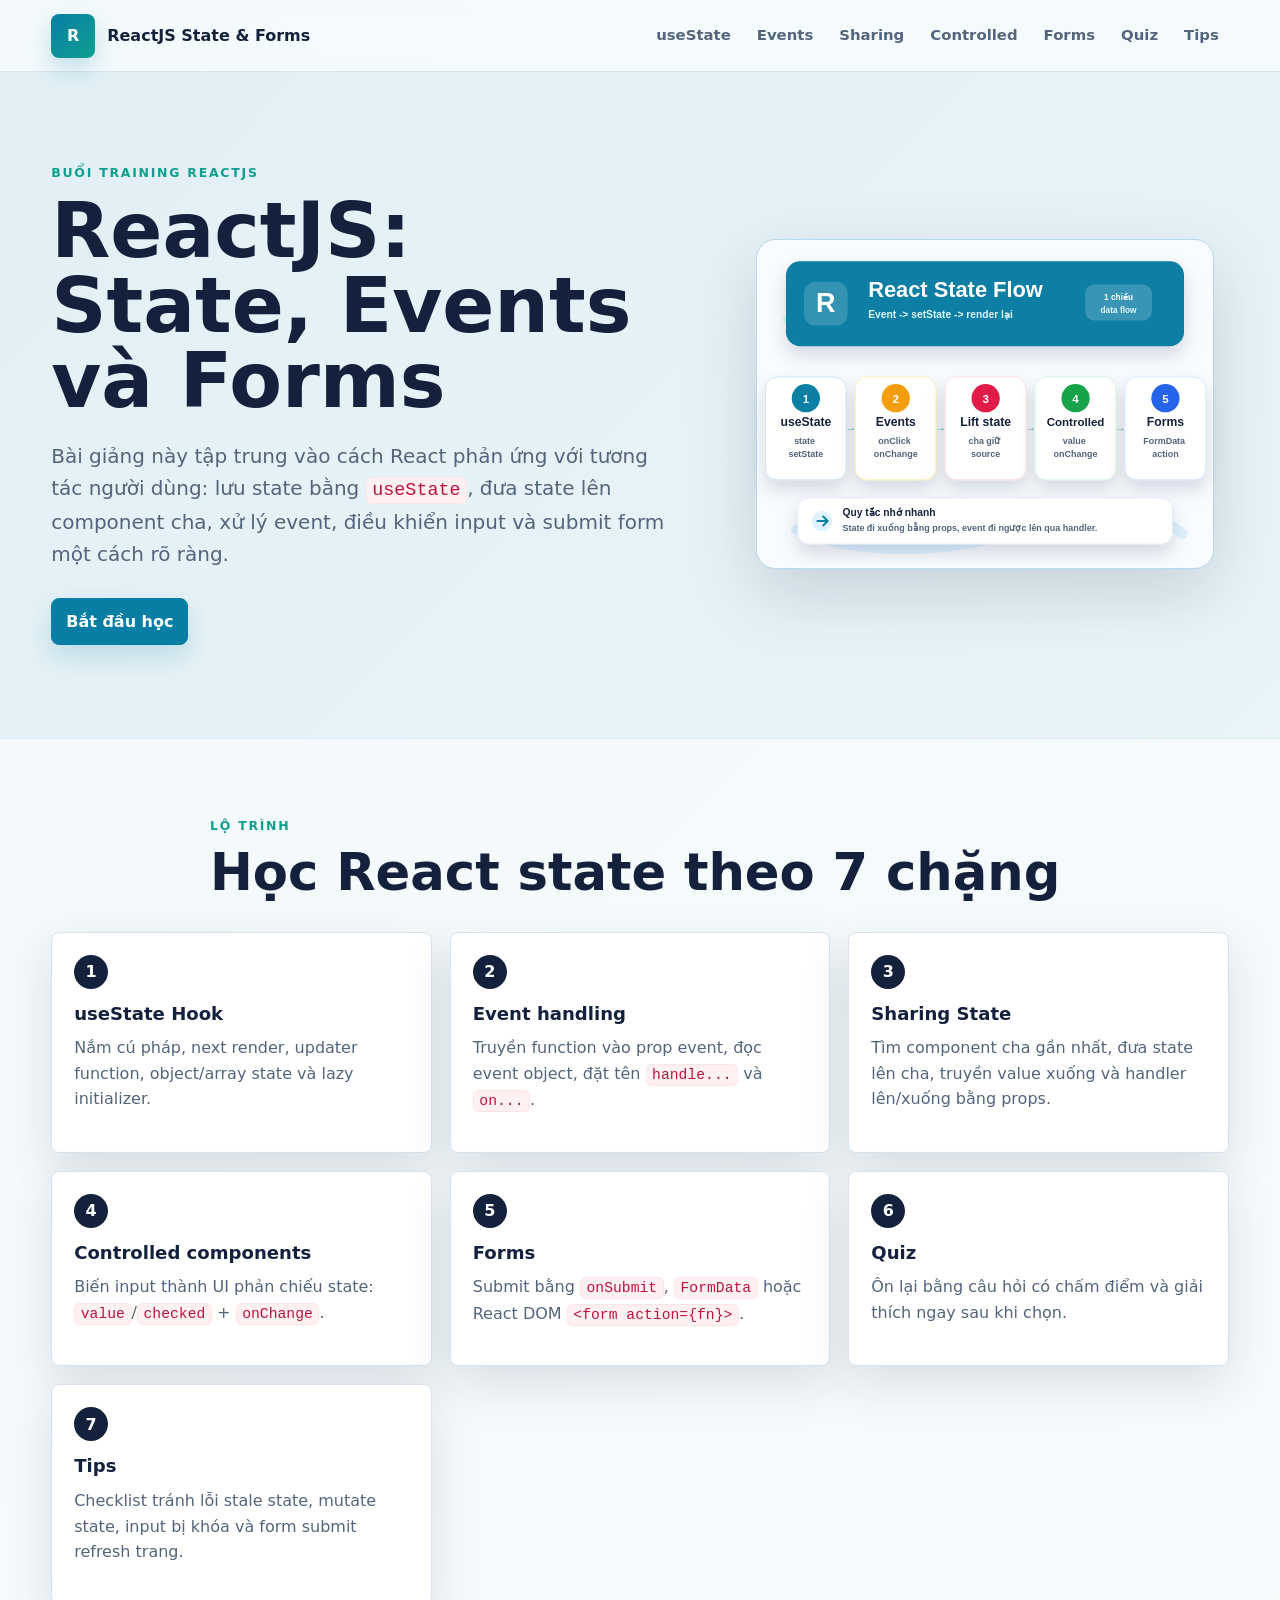
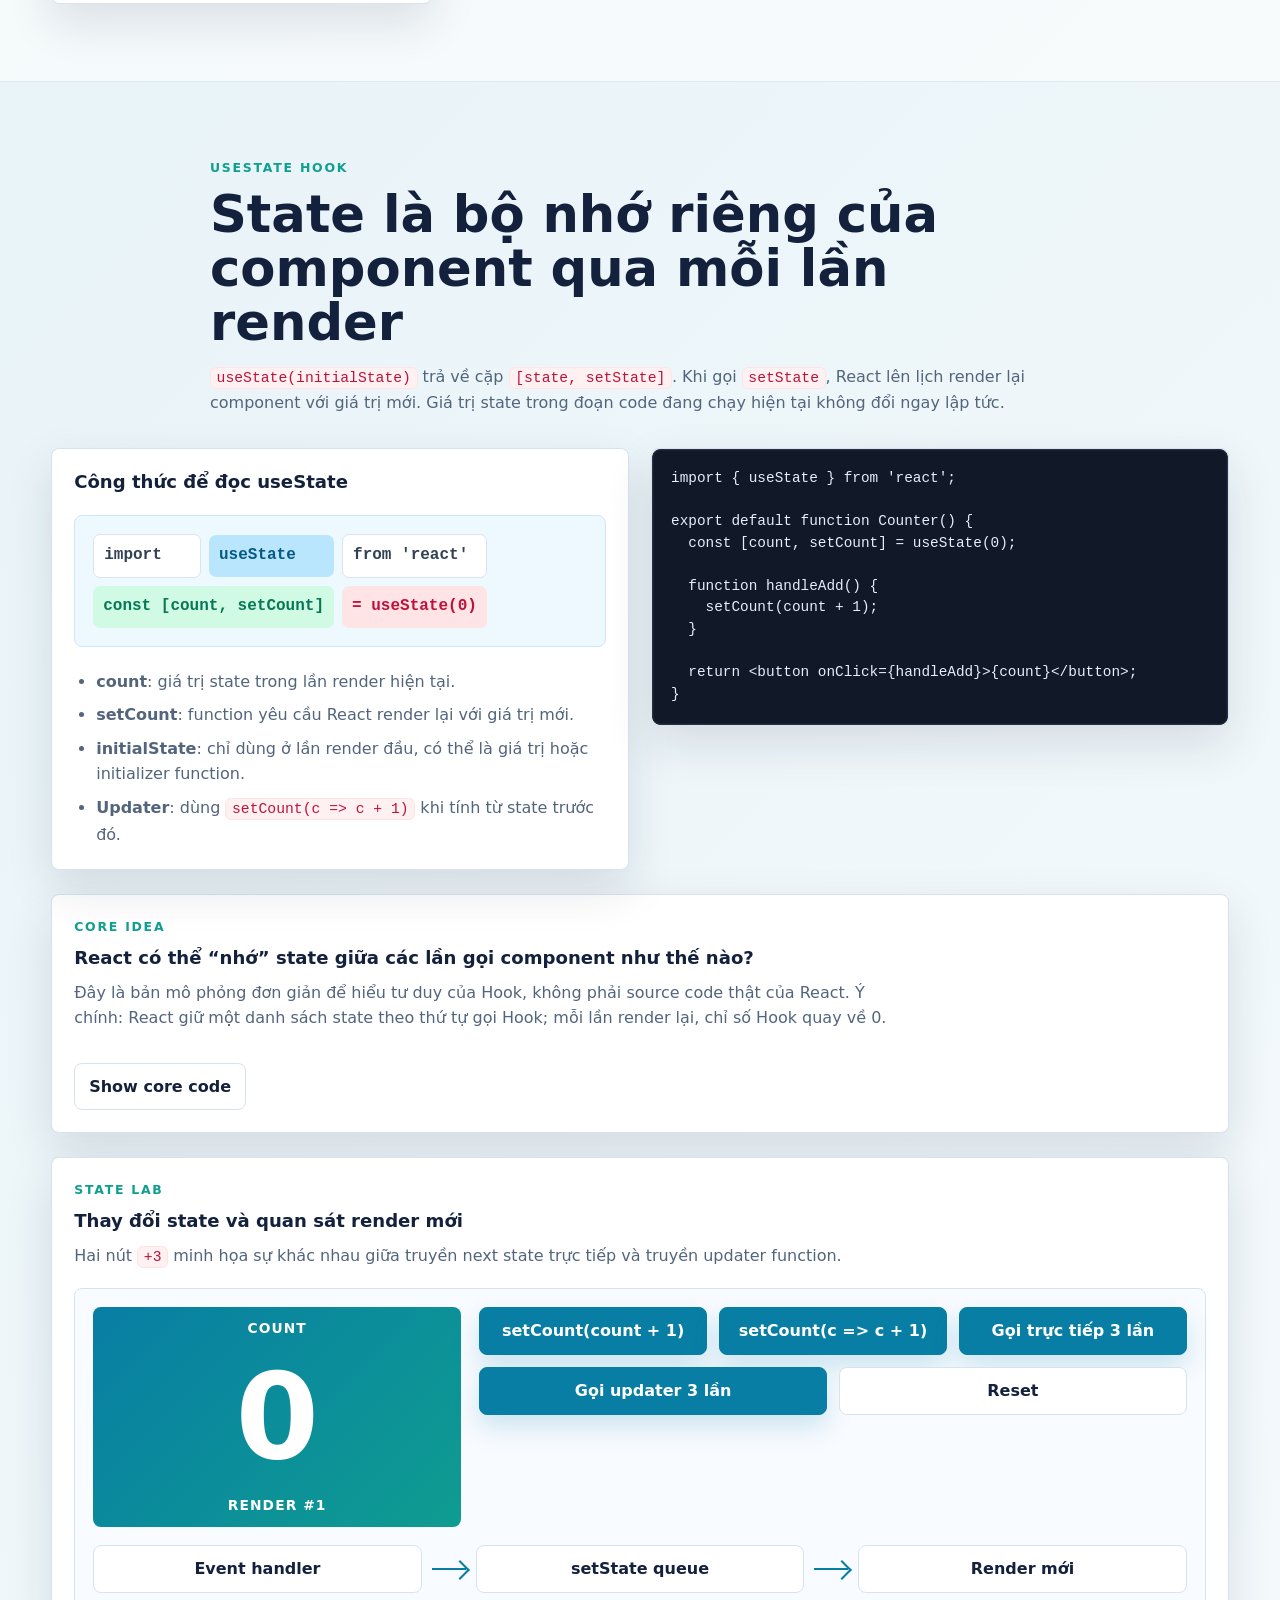
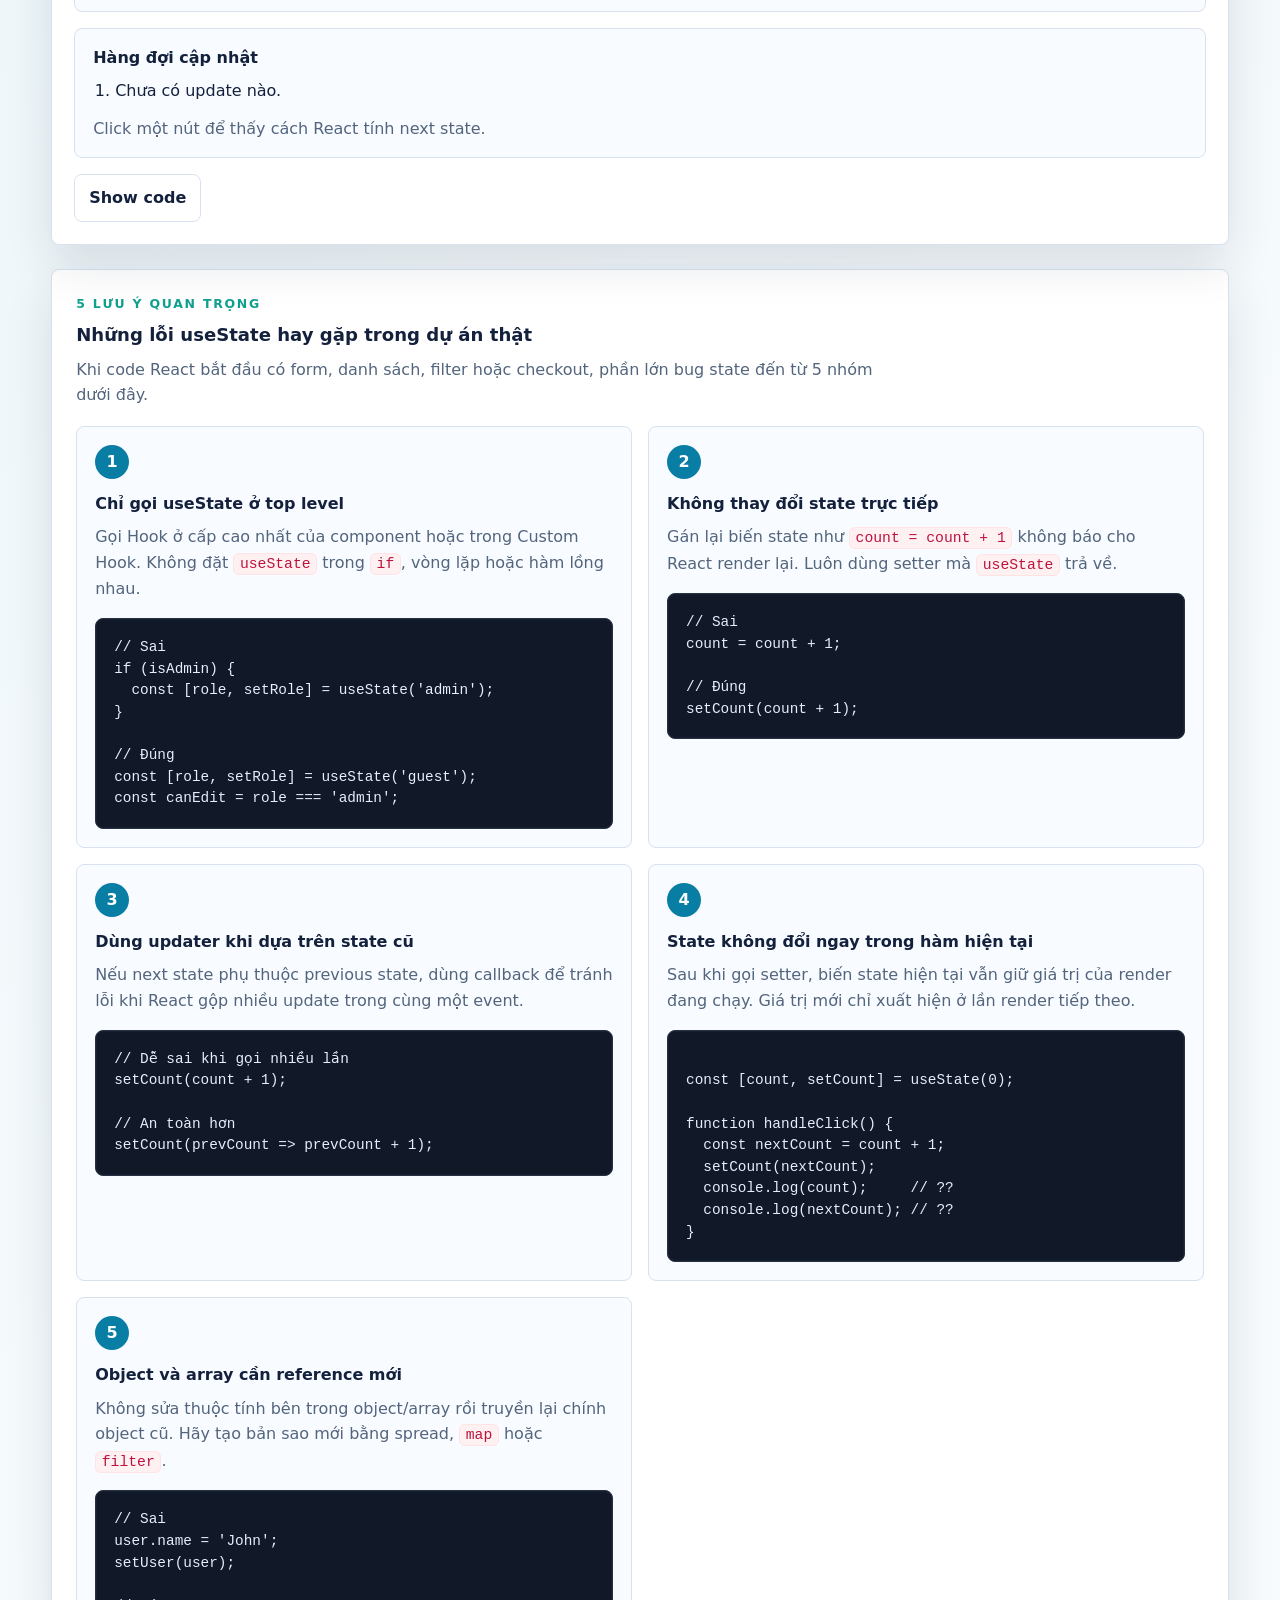
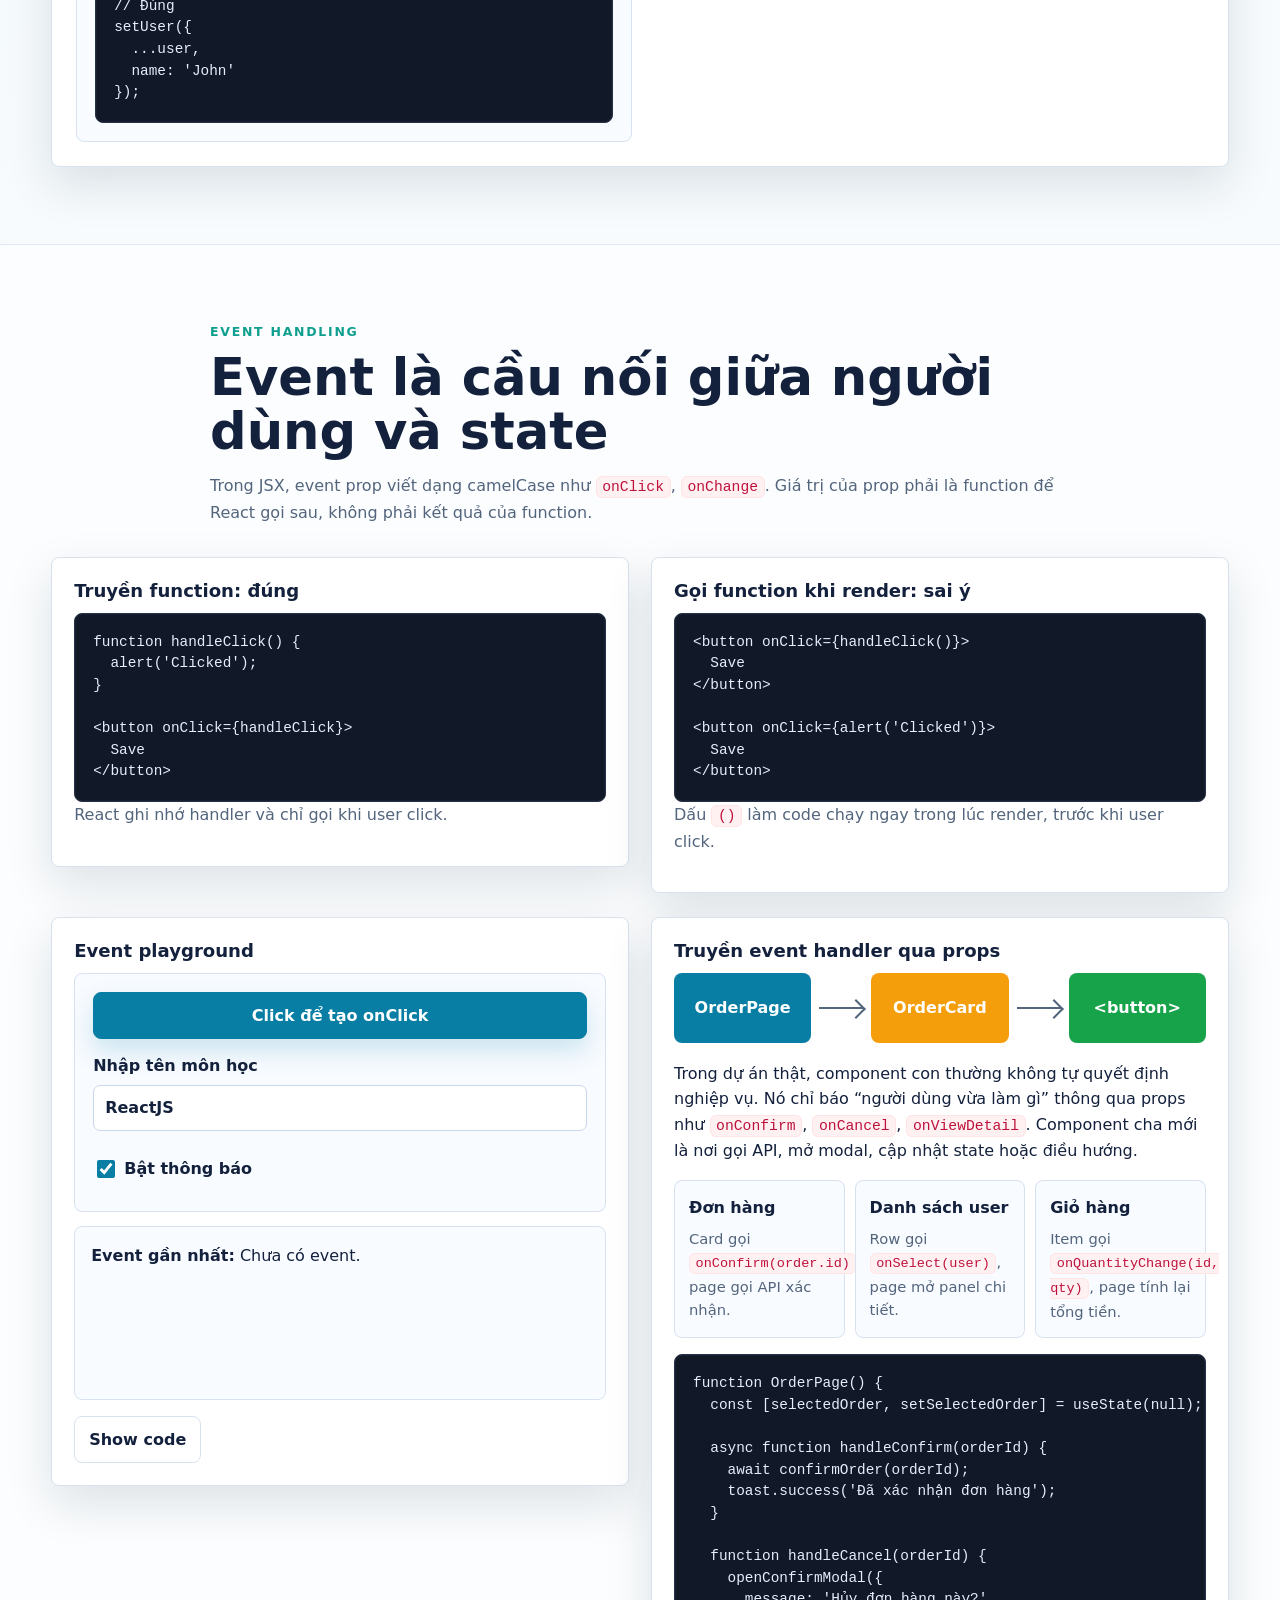
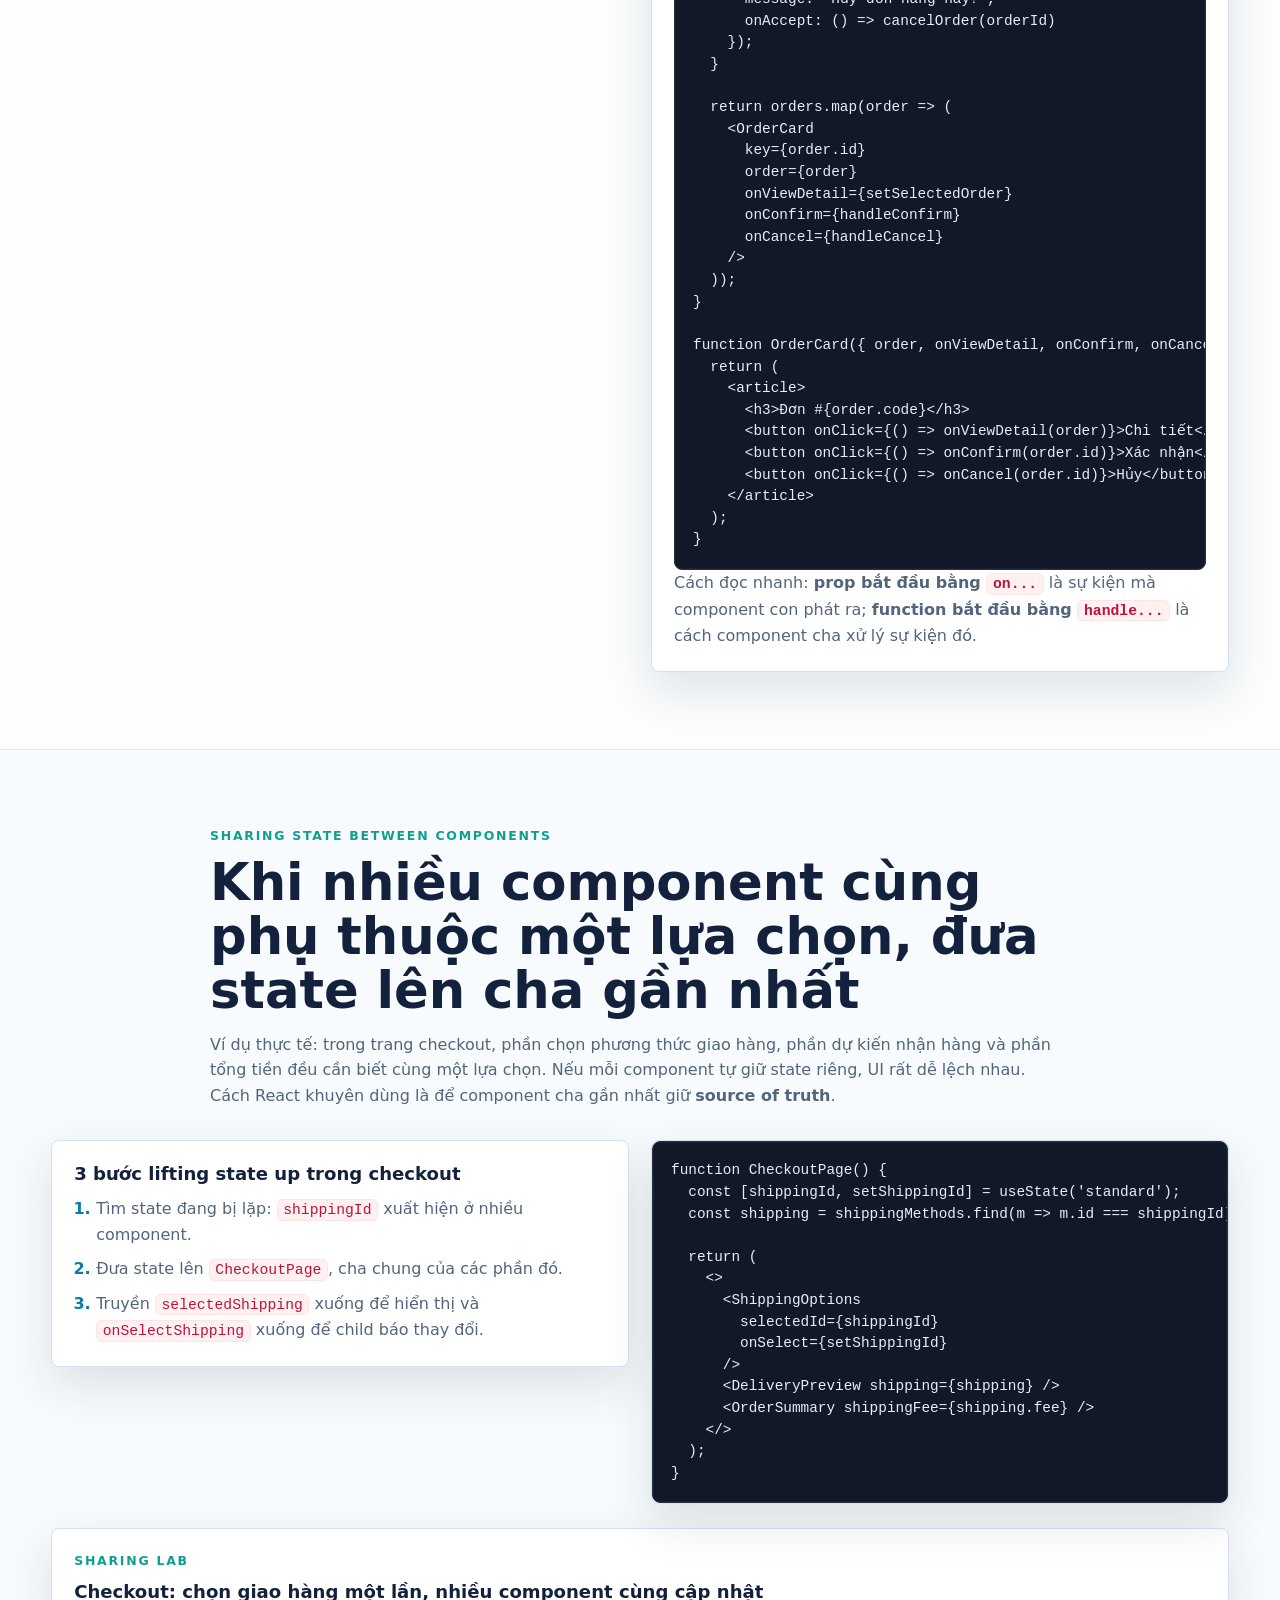
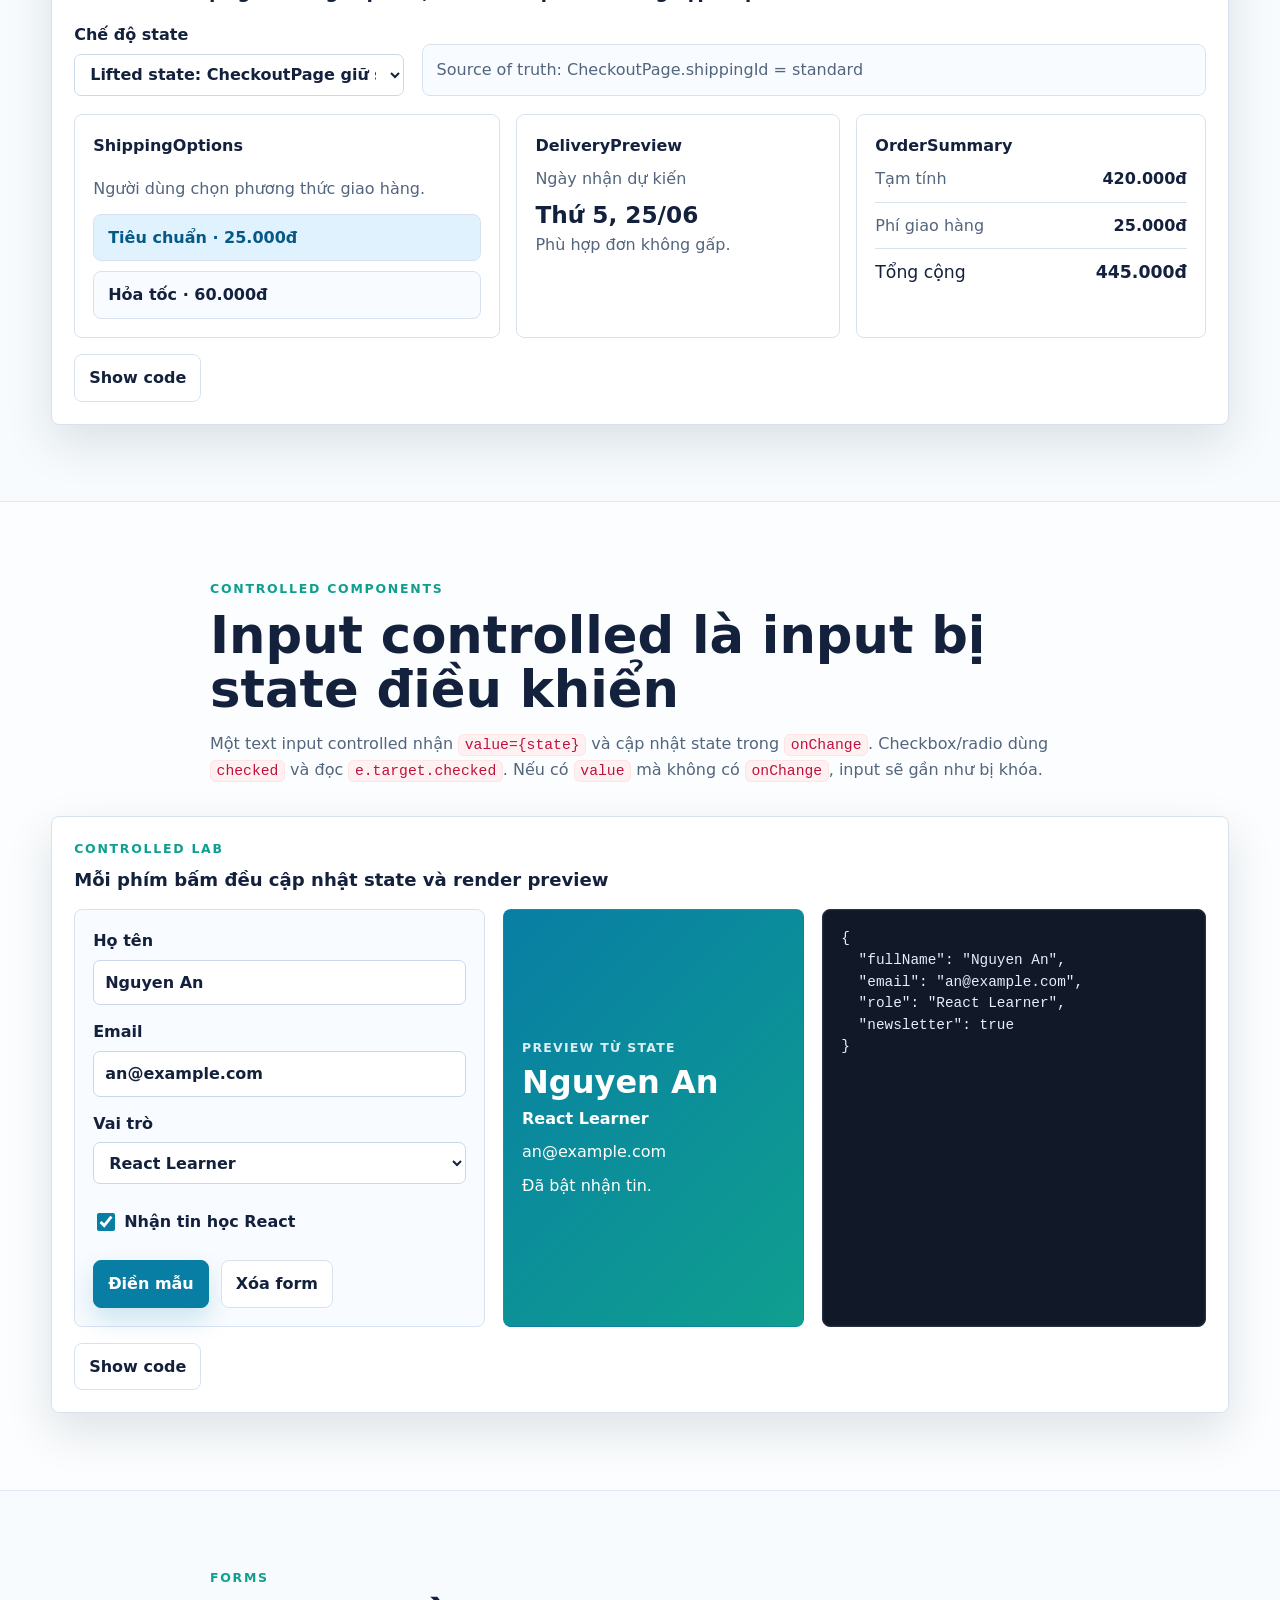
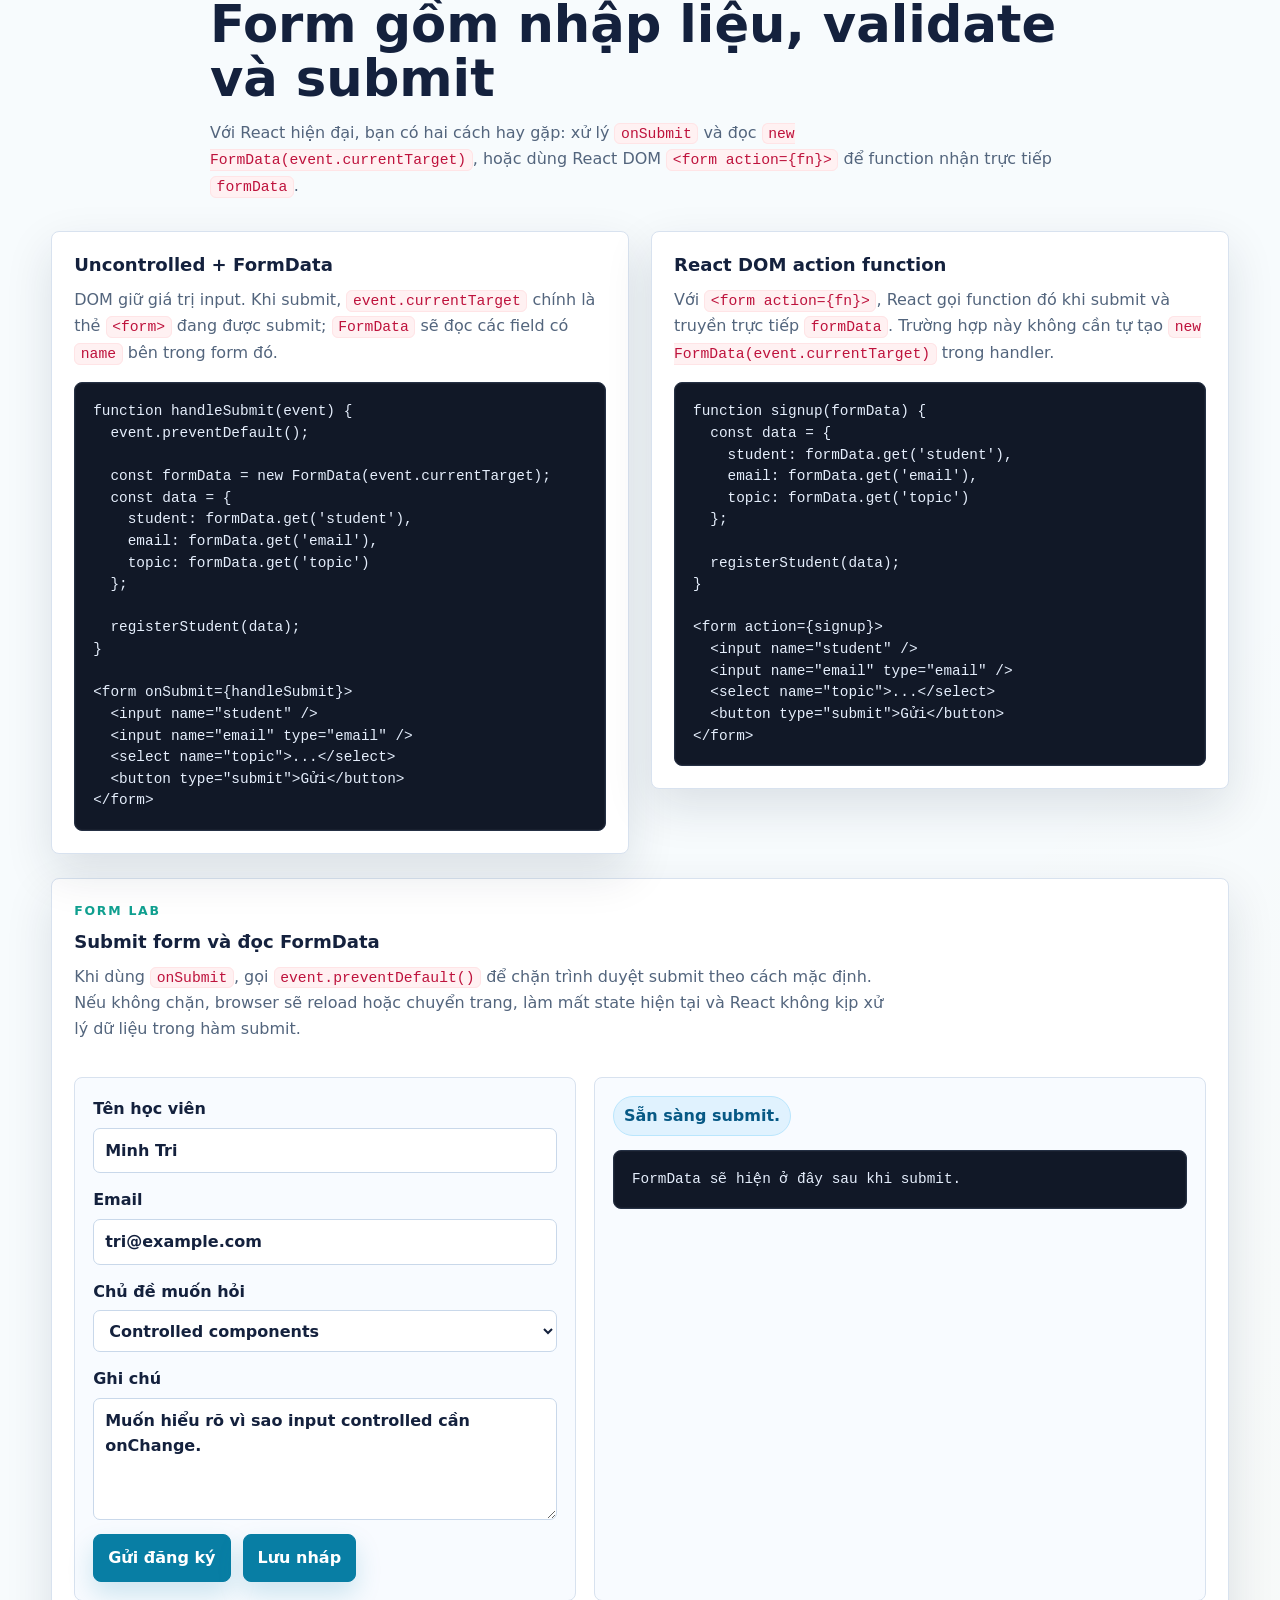
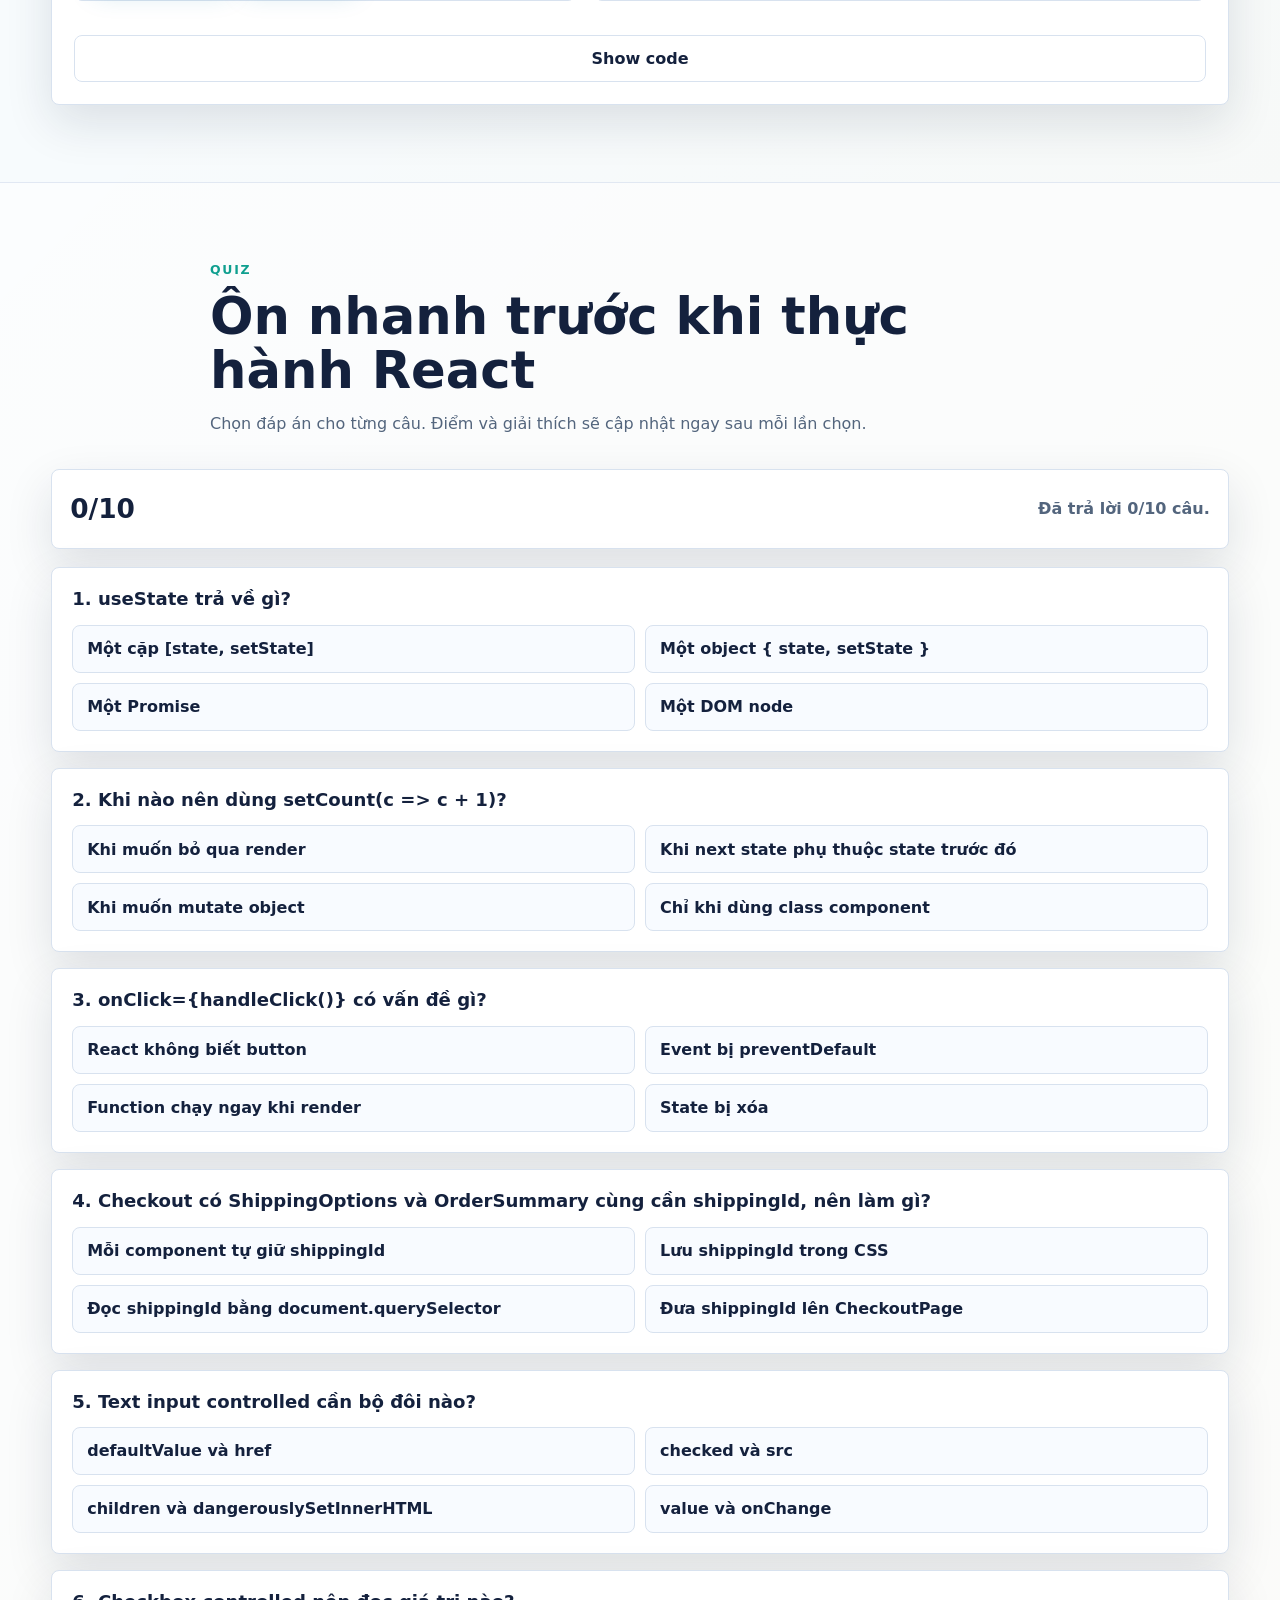
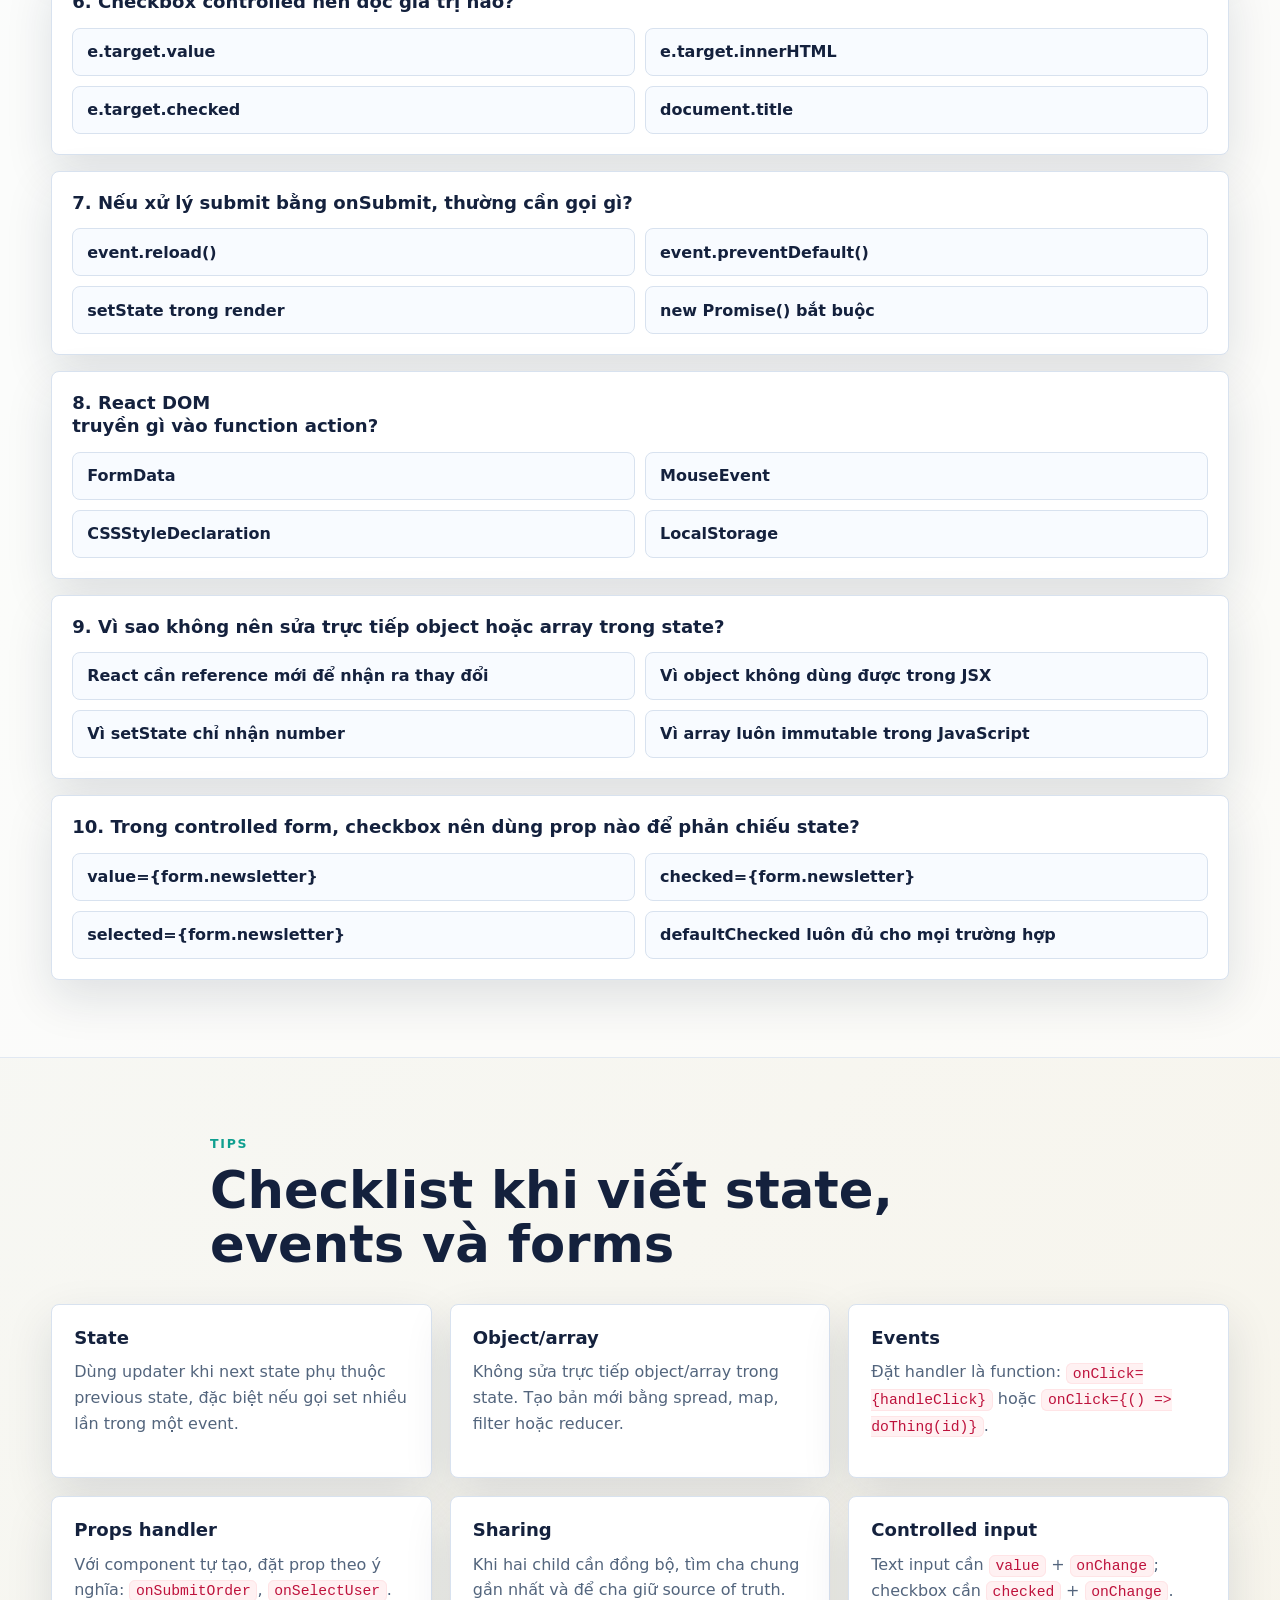
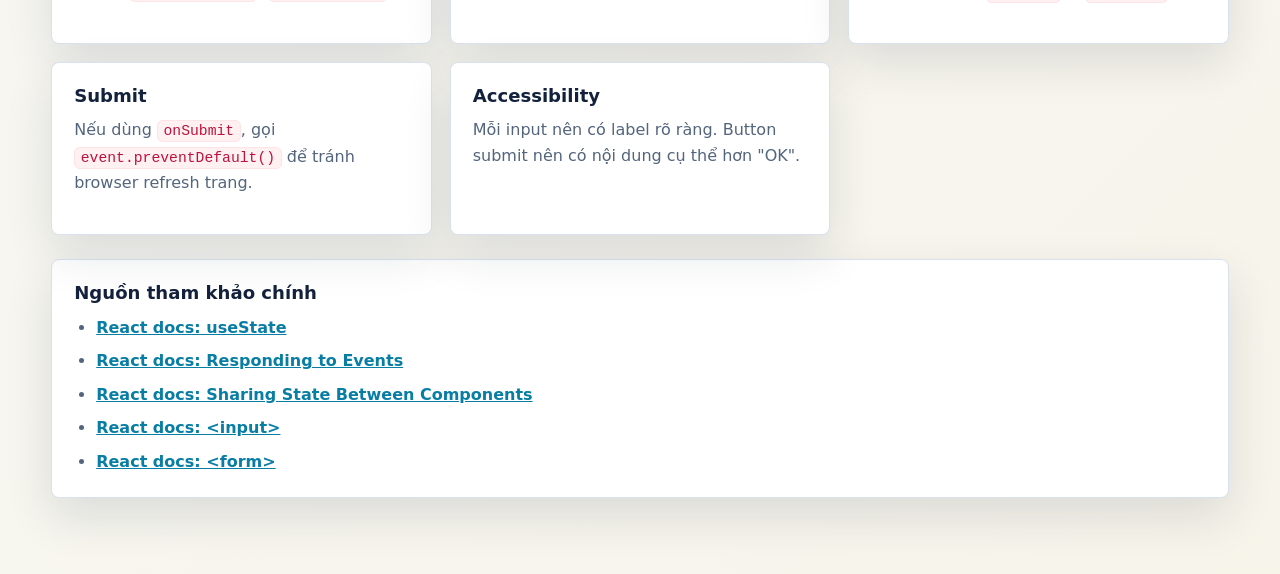
==== commit 878b118e: "Add useState core concept demo and update ReactJS training content" ====
--- a/ReactJS/index.html
+++ b/ReactJS/index.html
@@ -133,6 +133,59 @@
   return &lt;button onClick={handleAdd}&gt;{count}&lt;/button&gt;;
 }</code></pre>
         </div>
+      </div>
+
+      <div class="demo-panel use-state-core">
+        <div class="lab-heading compact">
+          <p class="eyebrow">Core idea</p>
+          <h3>React có thể “nhớ” state giữa các lần gọi component như thế nào?</h3>
+          <p>
+            Đây là bản mô phỏng đơn giản để hiểu tư duy của Hook, không phải source code thật của React.
+            Ý chính: React giữ một danh sách state theo thứ tự gọi Hook; mỗi lần render lại, chỉ số Hook quay về 0.
+          </p>
+        </div>
+        <button class="code-toggle" type="button" aria-expanded="false" aria-controls="code-use-state-core"
+          data-code-toggle>Show core code</button>
+        <pre class="demo-code" id="code-use-state-core" hidden><code>// Mô phỏng cực giản ý tưởng phía sau useState
+let hookStates = [];
+let hookIndex = 0;
+
+function useState(initialState) {
+  const currentIndex = hookIndex;
+
+  if (hookStates[currentIndex] === undefined) {
+    hookStates[currentIndex] =
+      typeof initialState === 'function'
+        ? initialState()
+        : initialState;
+  }
+
+  function setState(nextState) {
+    const currentState = hookStates[currentIndex];
+
+    hookStates[currentIndex] =
+      typeof nextState === 'function'
+        ? nextState(currentState)
+        : nextState;
+
+    render();
+  }
+
+  hookIndex += 1;
+  return [hookStates[currentIndex], setState];
+}
+
+function render() {
+  hookIndex = 0;
+  App();
+}
+
+function App() {
+  const [count, setCount] = useState(0);
+  const [name, setName] = useState('React');
+
+  console.log({ count, name });
+}</code></pre>
       </div>
 
       <div class="interactive-grid single-row">
@@ -564,14 +617,6 @@
 
       <div class="comparison">
         <article>
-          <h3>Controlled form</h3>
-          <p>Mọi thay đổi input đẩy vào state. Hợp khi cần validate live, preview live, enable/disable button.</p>
-          <pre><code>&lt;input
-  value={email}
-  onChange={e =&gt; setEmail(e.target.value)}
-/&gt;</code></pre>
-        </article>
-        <article>
           <h3>Uncontrolled + FormData</h3>
           <p>
             DOM giữ giá trị input. Khi submit, <code>event.currentTarget</code>
--- a/ReactJS/styles.css
+++ b/ReactJS/styles.css
@@ -559,6 +559,14 @@
   color: var(--muted);
 }
 
+.use-state-core {
+  margin-top: 24px;
+}
+
+.use-state-core .lab-heading {
+  margin-bottom: 16px;
+}
+
 .state-principles {
   margin-top: 24px;
   padding: 24px;
